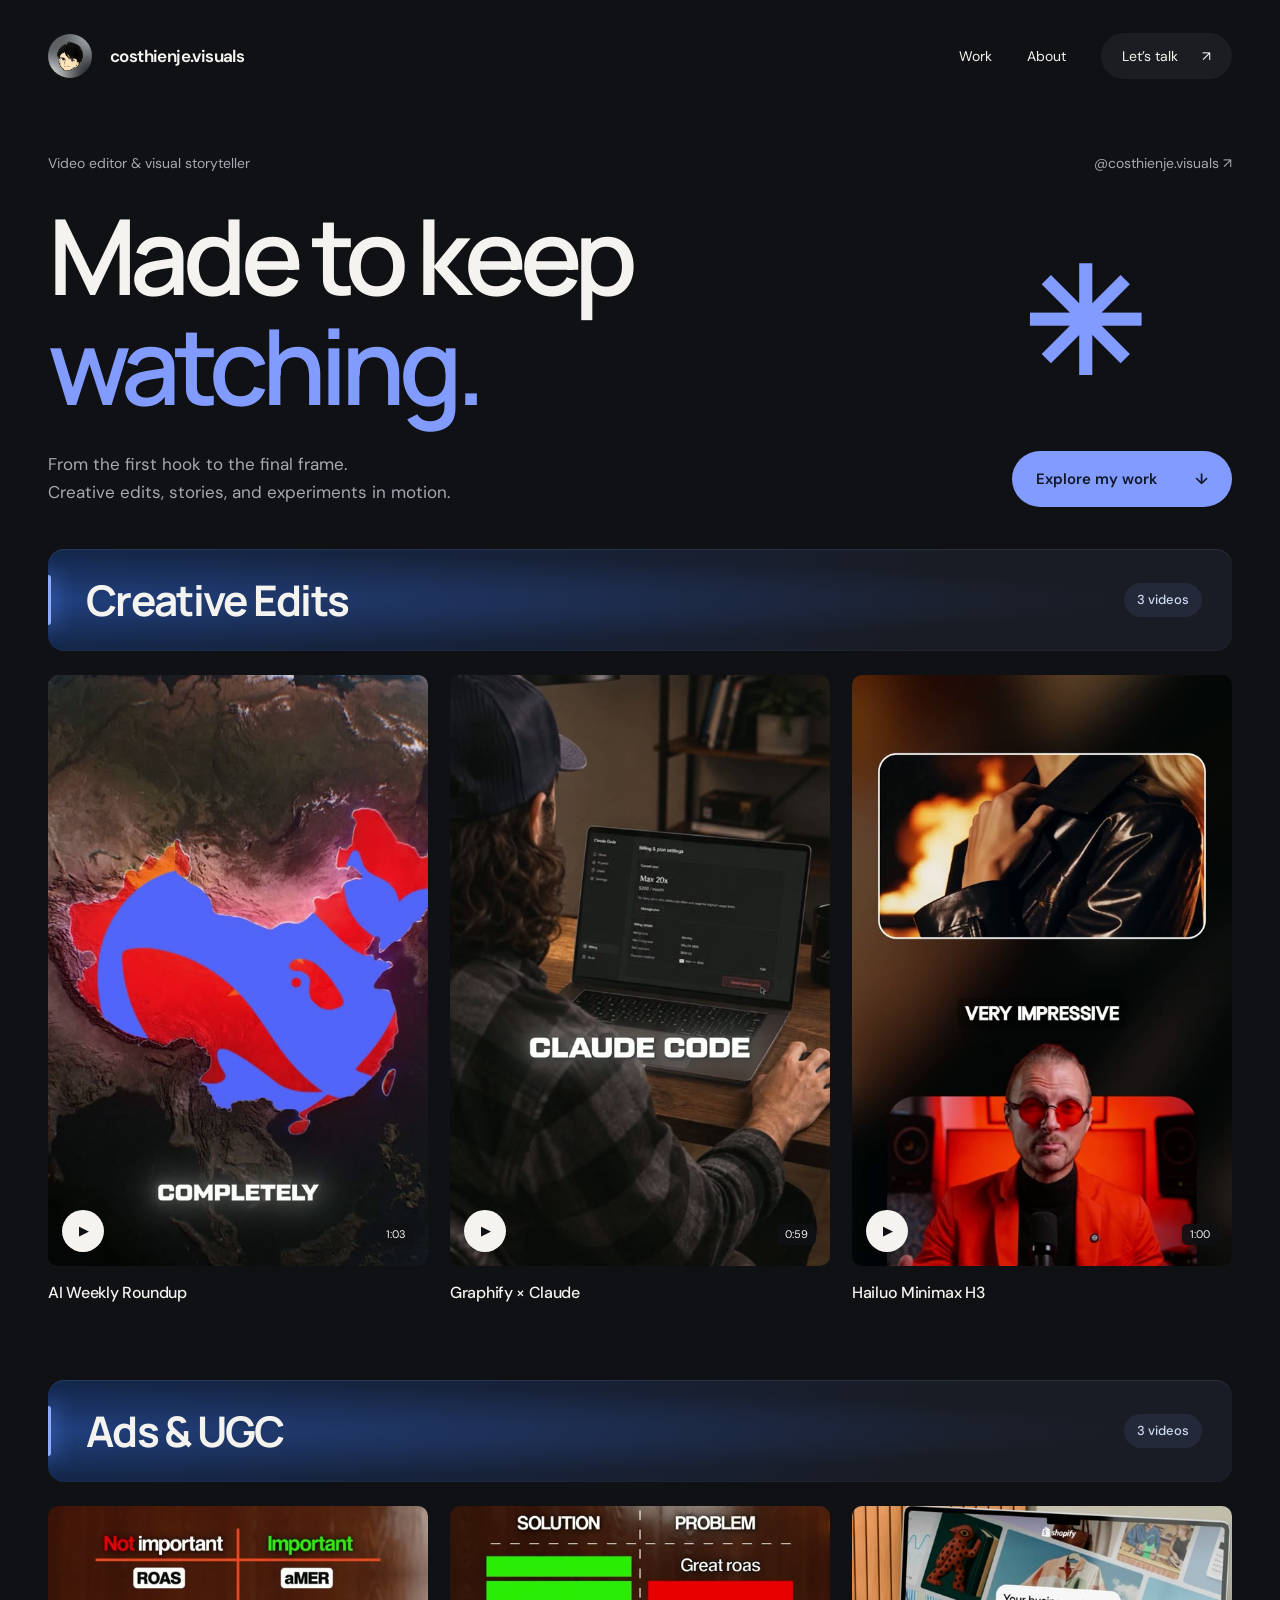
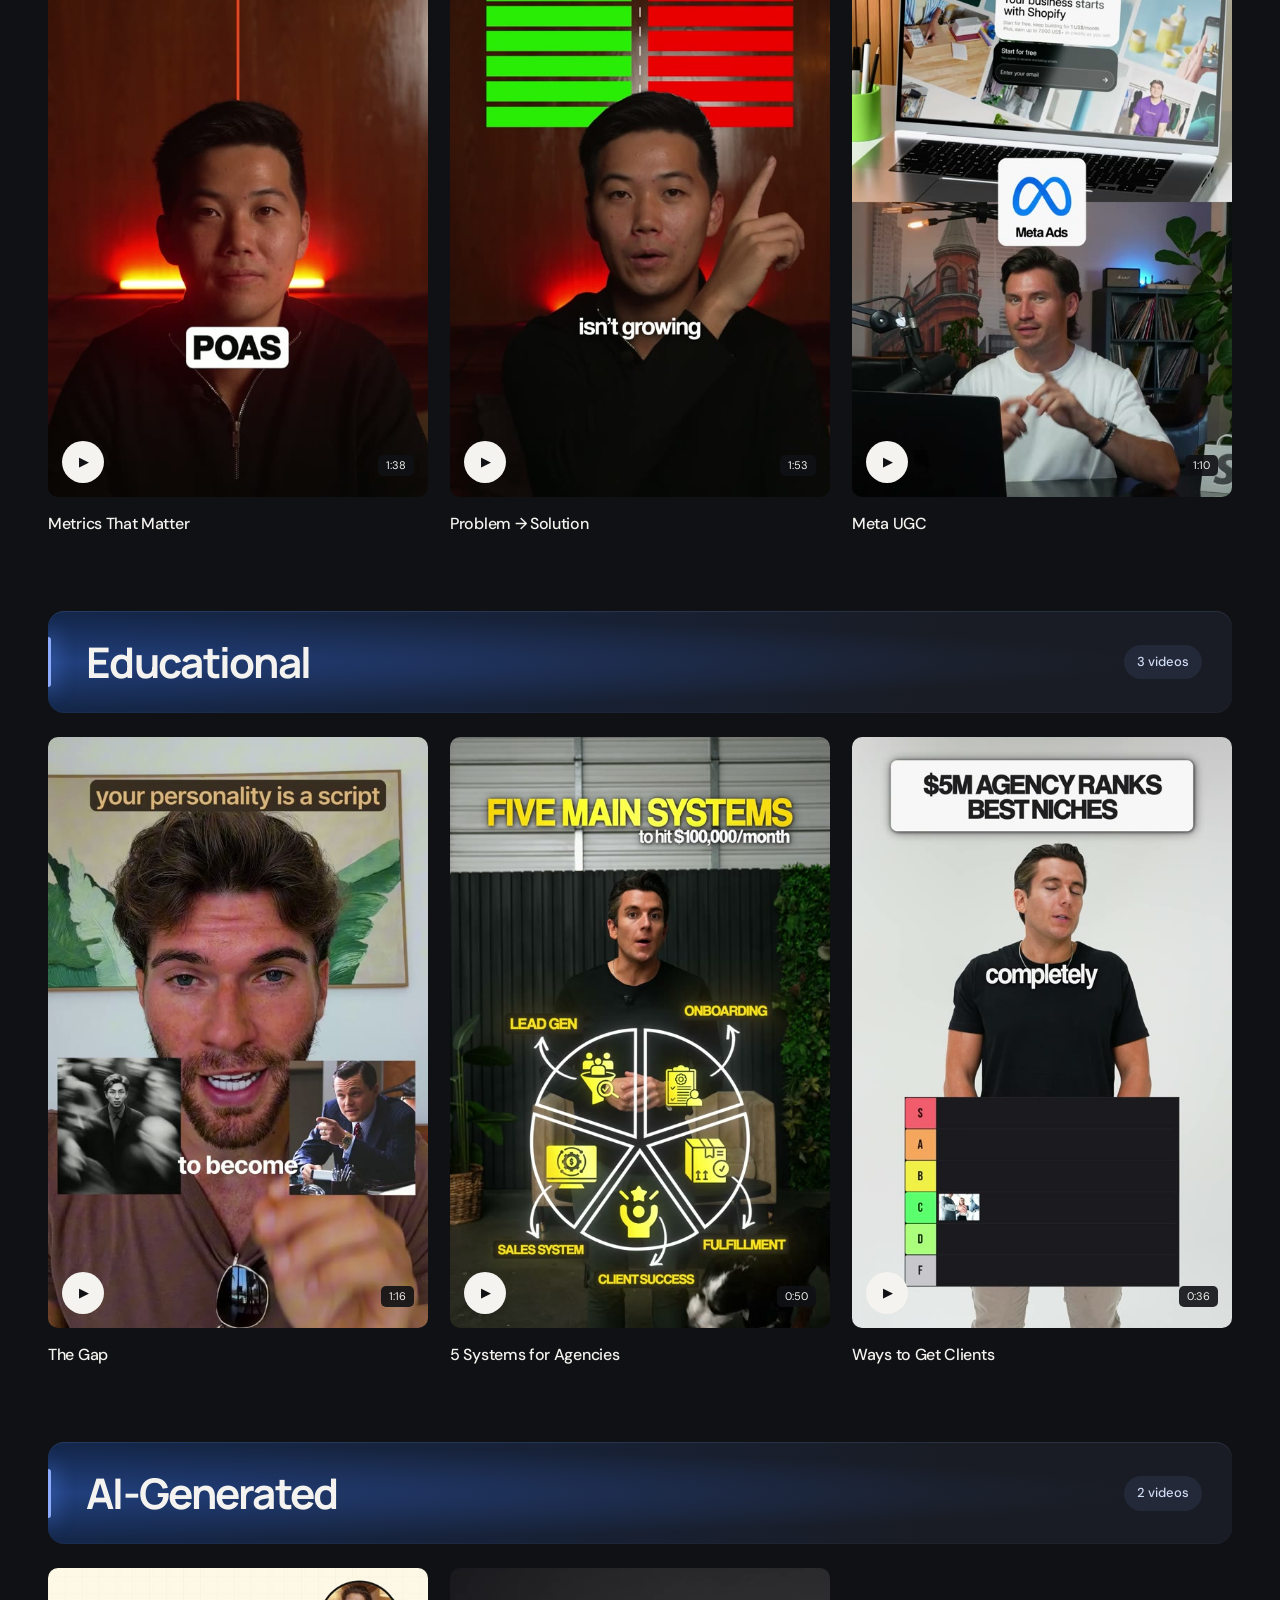
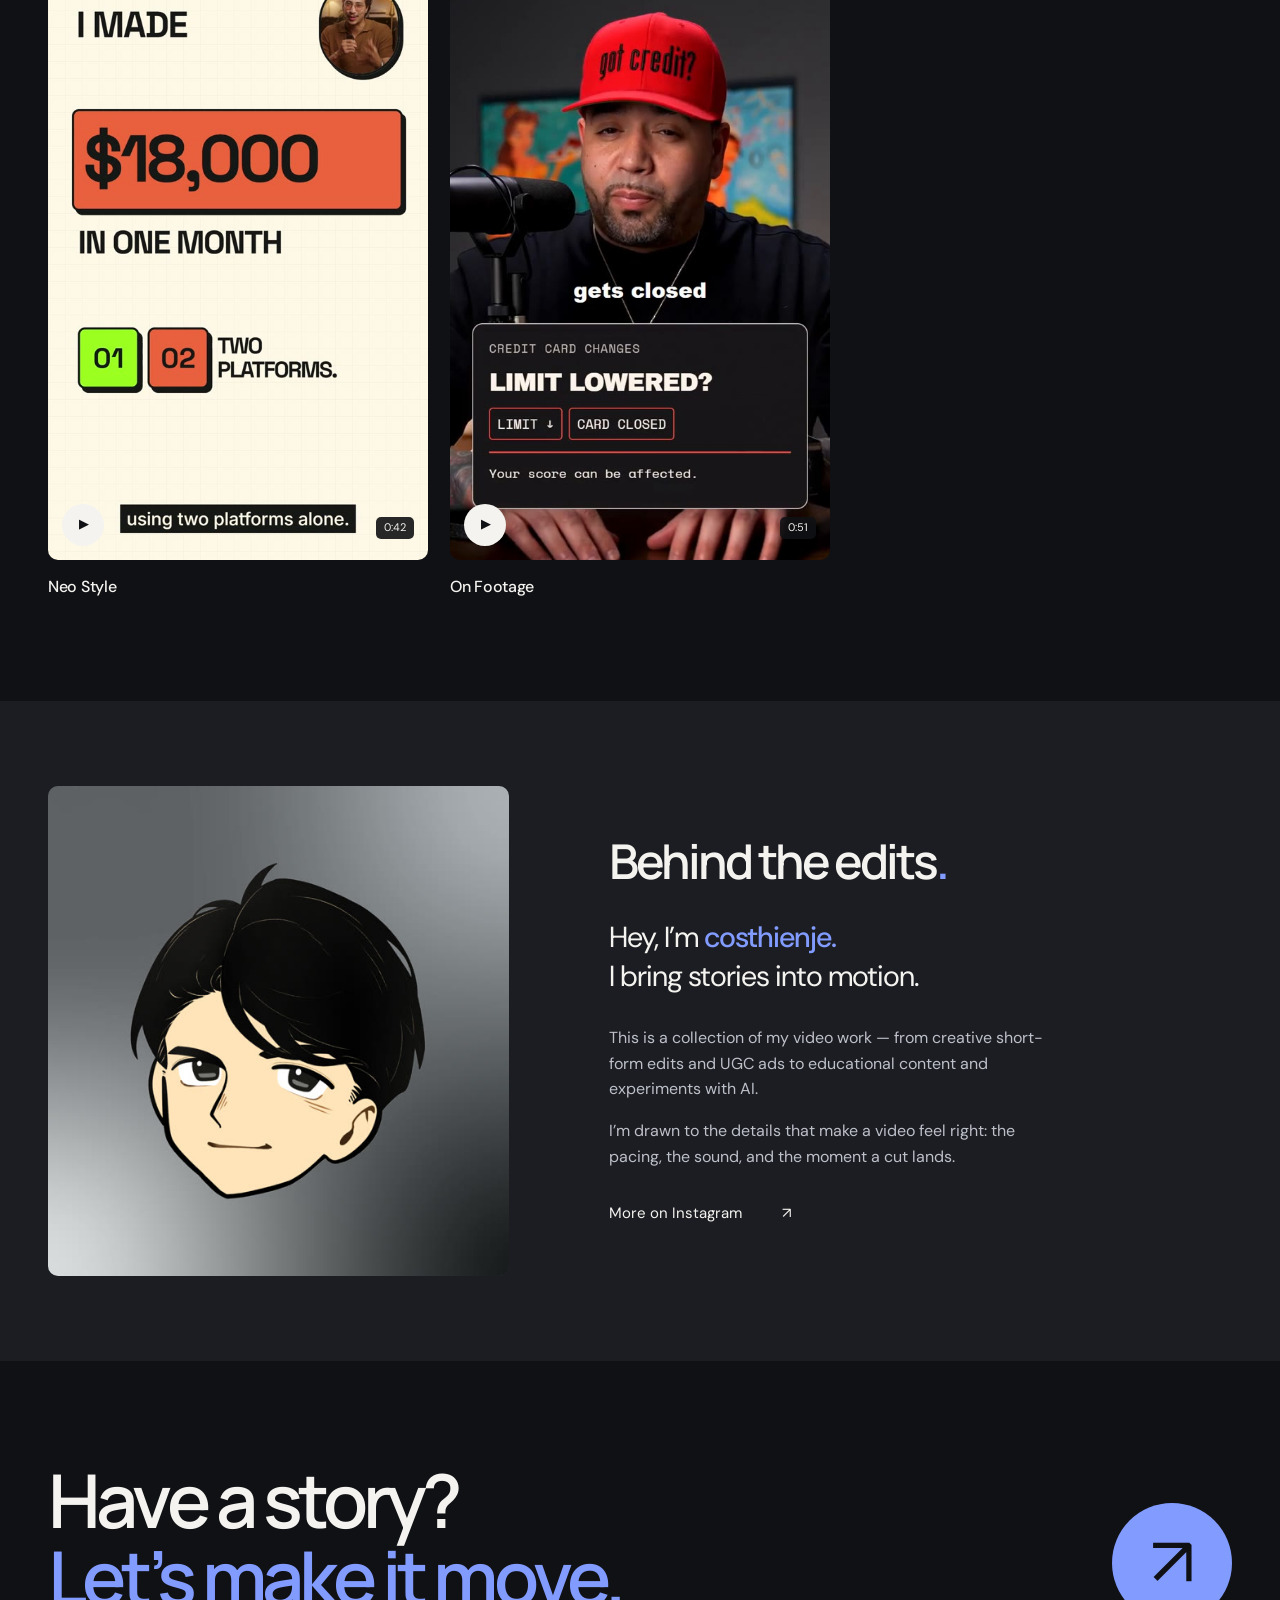
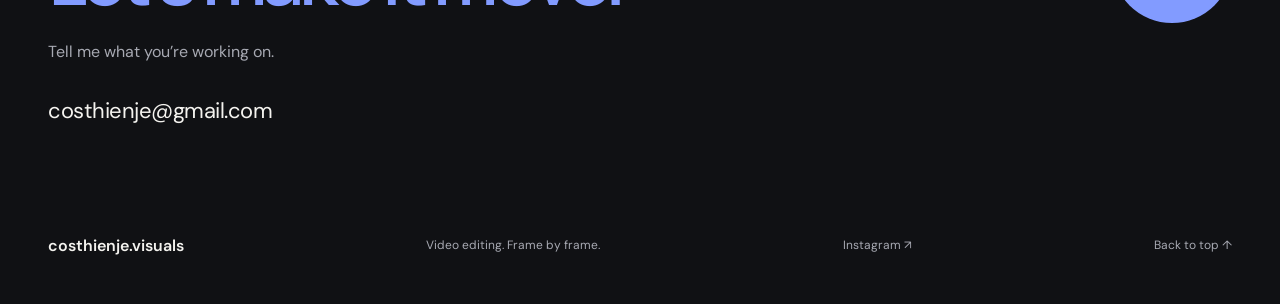
==== index.html @ 7e600475 "Add files via upload" ====
<!doctype html>
<html lang="en">
<head>
  <meta charset="UTF-8"><meta name="viewport" content="width=device-width, initial-scale=1">
  <title>costhienje.visuals — Video Editor</title>
  <meta name="description" content="A collection of creative edits, ads & UGC, educational content and AI-generated videos by costhienje.visuals.">
  <meta name="theme-color" content="#101114">
  <link rel="icon" href="data:image/svg+xml,%3Csvg xmlns='http://www.w3.org/2000/svg' viewBox='0 0 64 64'%3E%3Crect width='64' height='64' rx='16' fill='%235c7cfa'/%3E%3Cpath d='M25 17L46 32L25 47Z' fill='white'/%3E%3C/svg%3E">
  <link rel="stylesheet" href="styles.css"><script src="app.js" defer></script>
</head>
<body>
<a class="skip" href="#work">Skip to work</a>
<header class="nav wrap">
  <a class="brand" href="#" aria-label="costhienje.visuals home"><img class="brand-avatar" src="01-website-va-anh/media/avatar.jpg" alt="costhienje.visuals" width="44" height="44"><span class="brand-name">costhienje.visuals</span></a>
  <nav aria-label="Main navigation"><a href="#work">Work</a><a href="#about">About</a><a class="nav-contact" href="mailto:costhienje@gmail.com">Let’s talk <span aria-hidden="true">↗</span></a></nav>
</header>
<main>
  <section class="hero wrap" aria-labelledby="hero-title">
    <div class="hero-intro"><p>Video editor & visual storyteller</p><a href="https://www.instagram.com/costhienje.visuals/" target="_blank" rel="noopener noreferrer">@costhienje.visuals ↗</a></div>
    <h1 id="hero-title">Made to keep<br><em>watching.</em><span class="asterisk" aria-hidden="true">✳</span></h1>
    <div class="hero-bottom"><p>From the first hook to the final frame.<br>Creative edits, stories, and experiments in motion.</p><a class="button primary" href="#work">Explore my work <span aria-hidden="true">↓</span></a></div>
  </section>
  <section class="work wrap" id="work" aria-label="Video projects by category">
    <div id="projects"></div>
    <p class="load-status" id="load-status" role="status">Loading the collection…</p>
    <noscript><p>Enable JavaScript to explore the video collection, or <a href="02-video/media/01.mp4">watch AI Weekly Roundup directly</a>.</p></noscript>
  </section>
  <section class="about" id="about" aria-labelledby="about-title"><div class="wrap about-grid"><div class="portrait"><img src="01-website-va-anh/media/avatar.jpg" alt="Portrait of costhienje.visuals" loading="lazy"></div><div class="about-copy"><h2 id="about-title">Behind the edits<span>.</span></h2><p class="about-lead">Hey, I’m <strong>costhienje.</strong><br>I bring stories into motion.</p><p>This is a collection of my video work — from creative short-form edits and UGC ads to educational content and experiments with AI.</p><p>I’m drawn to the details that make a video feel right: the pacing, the sound, and the moment a cut lands.</p><a class="text-link" href="https://www.instagram.com/costhienje.visuals/" target="_blank" rel="noopener noreferrer">More on Instagram <span aria-hidden="true">↗</span></a></div></div></section>
  <section class="contact wrap" id="contact"><div><h2>Have a story?<br><em>Let’s make it move.</em></h2><p>Tell me what you’re working on.</p></div><a class="contact-arrow" href="mailto:costhienje@gmail.com" aria-label="Email costhienje@gmail.com">↗</a><a class="email" href="mailto:costhienje@gmail.com">costhienje@gmail.com</a></section>
</main>
<footer class="wrap"><a href="#" class="footer-brand">costhienje.visuals</a><span>Video editing. Frame by frame.</span><a href="https://www.instagram.com/costhienje.visuals/" target="_blank" rel="noopener noreferrer">Instagram ↗</a><a href="#">Back to top ↑</a></footer>
<dialog id="player" aria-labelledby="player-title"><div class="player-top"><div><p id="player-category"></p><h2 id="player-title"></h2></div><button class="close" aria-label="Close video">✕</button></div><video controls playsinline preload="none" id="player-video"></video><p id="player-error" role="alert" hidden>Unable to play this video. <a id="direct-video">Open video directly ↗</a></p><div class="player-bottom"><span id="player-position"></span><div><button id="previous" aria-label="Previous video">←</button><button id="next" aria-label="Next video">→</button></div></div></dialog>
</body></html>
---- styles.css ----
@import url('https://fonts.googleapis.com/css2?family=DM+Sans:wght@400;450;500;550;600;650;700&family=Manrope:wght@400;500;600;650;700;750;800&display=swap');
:root{--bg:#101114;--panel:#1b1d22;--ink:#f4f3ef;--muted:#a7a9b2;--accent:#829bff;--blue:#526fec;--font:'DM Sans',sans-serif;--display:'Manrope',sans-serif}*{box-sizing:border-box}html{scroll-behavior:smooth;scroll-padding-top:35px}body{margin:0;background:var(--bg);color:var(--ink);font:16px/1.6 var(--font)}a{color:inherit;text-decoration:none}button{font:inherit;color:inherit;border:0;cursor:pointer}button,a{-webkit-tap-highlight-color:transparent}button:focus-visible,a:focus-visible{outline:3px solid var(--accent);outline-offset:5px}button:active,.button:active{transform:scale(.97)}::selection{background:var(--accent);color:var(--bg)}.wrap{width:min(1280px,calc(100% - 96px));margin-inline:auto}.skip{position:fixed;top:-100px;left:20px;background:var(--accent);padding:15px;color:var(--bg);z-index:20}.skip:focus{top:10px}.nav{height:112px;display:flex;align-items:center;justify-content:space-between}.brand{display:flex;align-items:center;font-weight:800;font-size:45px;line-height:1;letter-spacing:-4px}.brand-dot{color:var(--accent)}.brand-name{font-size:17px;letter-spacing:-.6px;margin-left:18px;font-weight:650}.nav nav{display:flex;align-items:center;gap:35px;font-size:14px}.nav nav>a:hover,.text-link:hover{color:var(--accent)}.nav-contact{padding:12px 21px;background:var(--panel);border-radius:30px}.nav-contact span{margin-left:20px}.hero{padding:40px 0 95px}.hero-intro{display:flex;justify-content:space-between;align-items:center;color:var(--muted);font-size:14px}.hero-intro p{margin:0}.hero-intro a:hover{color:var(--ink)}h1,h2,p{margin-top:0}h1,h2{font-family:var(--display);font-weight:600;letter-spacing:-.065em;line-height:1.04}h1{font-size:clamp(70px,8.2vw,118px);margin:26px 0 32px;position:relative}em{font-style:normal;color:var(--accent)}.asterisk{position:absolute;right:8%;bottom:12%;font-size:145px;color:var(--accent);line-height:1;animation:rotate-in 1.2s cubic-bezier(.2,.7,.2,1) both}.hero-bottom{display:flex;align-items:center;justify-content:space-between}.hero-bottom p{color:var(--muted);font-size:17px;margin:0}.button{display:inline-flex;gap:38px;align-items:center;justify-content:center;border-radius:35px;padding:16px 24px;font-size:15px;font-weight:600;transition:transform .2s,background .2s}.primary{background:var(--accent);color:#101729}.button:hover{background:#a4b5ff;transform:translateY(-3px)}.filmstrip{display:grid;grid-template-columns:1fr 1.15fr 1fr;gap:22px;margin-top:56px;align-items:center}.hero-frame{padding:0;position:relative;overflow:hidden;background:var(--panel);height:300px;border-radius:12px;text-align:left;transition:transform .3s}.hero-frame img{width:100%;height:100%;object-fit:cover;object-position:50% 35%;transition:transform .5s}.hero-frame span{position:absolute;bottom:15px;left:15px;right:15px;display:flex;justify-content:space-between;align-items:center;background:rgba(16,17,20,.9);padding:9px 14px;border-radius:7px;font-size:14px}.frame-b{height:350px}.hero-frame:hover img{transform:scale(1.035)}.hero-frame:hover{transform:translateY(-5px)}.section-heading{display:flex;justify-content:space-between;align-items:end;gap:30px;margin-bottom:34px}h2{font-size:clamp(38px,4.5vw,64px);margin-bottom:0}.section-heading h2 span,.about h2 span{color:var(--accent)}.section-heading p{color:var(--muted);font-size:15px;margin:0 0 5px}.work{padding-bottom:100px}.work-toolbar{display:flex;align-items:center;justify-content:space-between;gap:20px;margin-bottom:32px}.filters{display:flex;gap:7px;flex-wrap:wrap}.filters button{background:var(--panel);font-size:13px;border-radius:24px;padding:11px 17px;transition:background .2s,transform .2s}.filters button:hover{background:#30343e}.filters button.active{background:var(--accent);color:#101729}.filters span{margin-left:8px;font-size:11px}.work-toolbar>p{font-size:13px;color:var(--muted);margin:0;white-space:nowrap}.project-grid{display:grid;grid-template-columns:repeat(4,minmax(0,1fr));gap:42px 22px}.project-card{min-width:0;animation:enter .5s both}.project-cover{padding:0;width:100%;aspect-ratio:9/14;position:relative;overflow:hidden;border-radius:10px;background:var(--panel);display:block}.project-cover img{width:100%;height:100%;object-fit:cover;transition:transform .4s}.project-cover:hover img{transform:scale(1.045)}.play{position:absolute;left:14px;bottom:14px;width:42px;height:42px;border-radius:50%;display:grid;place-items:center;background:var(--ink);color:var(--bg);font-size:13px;padding-left:2px;transition:transform .3s}.project-cover:hover .play{transform:scale(1.12)}.duration{position:absolute;right:14px;bottom:21px;background:rgba(16,17,20,.9);padding:2px 8px;border-radius:5px;font-size:11px;font-variant-numeric:tabular-nums}.project-card h3{font-size:16px;font-weight:500;margin:16px 0 3px;letter-spacing:-.3px;line-height:1.4}.project-card p{font-size:12px;color:var(--muted);margin:0}.load-status{color:var(--muted)}.about{background:var(--panel);padding:85px 0}.about-grid{display:grid;grid-template-columns:.85fr 1.15fr;gap:100px;align-items:center}.portrait{height:490px;border-radius:10px;overflow:hidden;background:#30343e}.portrait img{width:100%;height:100%;object-fit:cover;object-position:center 35%}.about h2{font-size:48px;margin-bottom:32px}.about-lead{font-size:29px;line-height:1.35;letter-spacing:-1px}.about-lead strong{color:var(--accent);font-weight:500}.about-copy>p:not(.about-lead){color:#bdc0c9;max-width:440px;font-size:16px}.text-link{display:inline-flex;gap:40px;margin-top:16px;font-size:15px}.contact{padding-block:100px 75px;display:grid;grid-template-columns:1fr auto;align-items:center;gap:28px}.contact h2{font-size:clamp(38px,5.8vw,80px)}.contact p{margin:24px 0 0;color:var(--muted)}.contact-arrow{display:grid;place-items:center;background:var(--accent);color:var(--bg);height:120px;width:120px;font-size:70px;border-radius:50%;transition:transform .3s}.contact-arrow:hover{transform:rotate(10deg)}.email{font-size:22px;letter-spacing:-.5px;justify-self:start}.email:hover{color:var(--accent)}footer{display:flex;justify-content:space-between;align-items:center;gap:20px;padding-block:30px 45px;color:var(--muted);font-size:12px}footer .footer-brand{font-size:16px;font-weight:600;color:var(--ink)}footer a:hover{color:var(--accent)}dialog{border:0;padding:20px 24px 16px;background:var(--panel);color:var(--ink);border-radius:14px;width:min(720px,calc(100% - 24px));max-height:calc(100dvh - 32px);overflow:auto}dialog::backdrop{background:rgba(0,0,0,.88);backdrop-filter:blur(10px)}.player-top{display:flex;align-items:center;justify-content:space-between;gap:20px;margin-bottom:14px}.player-top p{font-size:11px;color:var(--accent);margin:0 0 5px}.player-top h2{font:500 19px/1.3 var(--font);letter-spacing:-.5px}.close{width:42px;height:42px;background:#30343e;border-radius:50%;flex-shrink:0}#player-video{display:block;width:100%;height:min(70dvh,780px);background:#000;border-radius:6px}#player-error{font-size:14px;margin-top:14px}#player-error a{color:var(--accent)}.player-bottom{display:flex;align-items:center;justify-content:space-between;margin-top:10px;font-size:12px;color:var(--muted)}.player-bottom button{background:#30343e;border-radius:5px;width:42px;height:35px;margin-left:6px}.player-bottom button:disabled{opacity:.35;cursor:default}@keyframes enter{from{opacity:0;transform:translateY(18px)}to{opacity:1;transform:none}}@keyframes rotate-in{from{opacity:0;transform:rotate(-70deg) scale(.7)}to{opacity:1;transform:none}}.hero h1,.hero-intro,.hero-bottom,.filmstrip{animation:enter .7s both}.hero h1{animation-delay:.08s}.hero-bottom{animation-delay:.16s}.filmstrip{animation-delay:.24s}@media(min-width:1550px){.hero{padding-top:55px}}@media(max-width:1000px){.wrap{width:calc(100% - 56px)}.project-grid{grid-template-columns:repeat(3,minmax(0,1fr))}.asterisk{font-size:100px;right:4%}.about-grid{gap:50px}.about h2{font-size:38px}.portrait{height:430px}.hero-frame{height:245px}.frame-b{height:290px}.work-toolbar>p{display:none}}@media(max-width:700px){.wrap{width:calc(100% - 36px)}.nav{height:85px}.brand{font-size:39px}.brand-name{font-size:13px;margin-left:12px}.nav nav{gap:18px;font-size:13px}.nav nav>a:nth-child(2){display:none}.nav-contact{padding:9px 13px}.nav-contact span{margin-left:7px}.hero{padding:25px 0 62px}.hero-intro{font-size:12px}.hero-intro a{display:none}h1{font-size:clamp(52px,10.7vw,74px);margin-top:24px;letter-spacing:-.07em}.asterisk{font-size:59px;right:2%;bottom:8%}.hero-bottom{align-items:start;gap:24px;flex-direction:column}.hero-bottom p{font-size:15px}.button{font-size:14px;padding:13px 20px}.filmstrip{gap:9px;margin-top:35px;grid-template-columns:1fr 1.1fr 1fr}.hero-frame{height:190px;border-radius:7px}.frame-b{height:225px}.hero-frame span{font-size:10px;padding:6px;left:6px;right:6px;bottom:7px}.hero-frame b{display:none}.section-heading{align-items:start;flex-direction:column;gap:16px;margin-bottom:25px}.section-heading p{font-size:14px}.filters{gap:7px}.filters button{padding:10px 13px;font-size:12px}.project-grid{grid-template-columns:repeat(2,minmax(0,1fr));gap:27px 13px}.project-card h3{font-size:14px;margin-top:12px}.project-card p{font-size:11px}.play{height:34px;width:34px;left:10px;bottom:10px}.duration{right:9px;bottom:16px;font-size:10px}.work{padding-bottom:65px}.about{padding-block:45px}.about-grid{grid-template-columns:1fr;gap:32px}.portrait{height:360px;max-width:400px}.about h2{font-size:38px;margin-bottom:26px}.about-lead{font-size:26px}.contact{padding-top:65px;padding-bottom:35px;gap:26px}.contact h2{font-size:clamp(30px,7.3vw,50px)}.contact-arrow{height:60px;width:60px;font-size:40px}.contact p{font-size:14px}.email{font-size:18px;grid-column:1/-1}footer{flex-wrap:wrap;font-size:11px;gap:18px}footer>span{display:none}footer .footer-brand{width:100%;font-size:15px}dialog{padding:15px}#player-video{height:65dvh}.player-top h2{font-size:16px}}@media(prefers-reduced-motion:reduce){html{scroll-behavior:auto}*,*::before,*::after{animation:none!important;transition:none!important}}


/* Each project appears once, in its own category. */
.hero{padding-bottom:42px}
.category-section + .category-section{margin-top:72px}
.category-heading{display:flex;align-items:center;justify-content:space-between;gap:20px;margin-bottom:24px;position:relative;isolation:isolate;overflow:hidden;padding:27px 30px 27px 38px;border-radius:16px;background:linear-gradient(110deg,#14284d 0%,#172239 38%,#191c24 75%);box-shadow:inset 0 1px 0 rgba(155,184,255,.12),inset 0 -1px 0 rgba(155,184,255,.035)}
.category-heading::before{content:'';position:absolute;z-index:-1;pointer-events:none;inset:0;background:radial-gradient(ellipse at 0% 50%,rgba(66,126,255,.27),transparent 65%)}
.category-heading::after{content:'';position:absolute;left:0;top:26%;bottom:26%;width:3px;border-radius:0 3px 3px 0;background:#8eacff;box-shadow:0 0 20px 4px rgba(92,141,255,.45);pointer-events:none}
.category-heading h2{font-size:clamp(32px,3.3vw,44px);font-weight:700;color:var(--ink);letter-spacing:-.04em;line-height:1.15}
.category-count{font-size:13px;color:#d0dbf5;white-space:nowrap;padding:7px 13px;border-radius:20px;background:rgba(127,158,231,.1);font-weight:500}
.category-section .project-grid{grid-template-columns:repeat(3,minmax(0,1fr))}
@media(max-width:700px){
 .hero{padding-bottom:34px}
 .category-section + .category-section{margin-top:48px}
 .category-heading{margin-bottom:18px;padding:22px 18px 22px 22px;border-radius:13px;gap:12px}
 .category-heading h2{font-size:clamp(24px,5vw,32px)}
 .category-count{font-size:11px;padding:6px 10px}
 .category-section .project-grid{grid-template-columns:repeat(2,minmax(0,1fr))}
}

.brand-avatar{display:block;width:44px;height:44px;flex-shrink:0;border-radius:50%;object-fit:cover;object-position:center 35%}
@media(max-width:700px){.brand-avatar{width:38px;height:38px}}
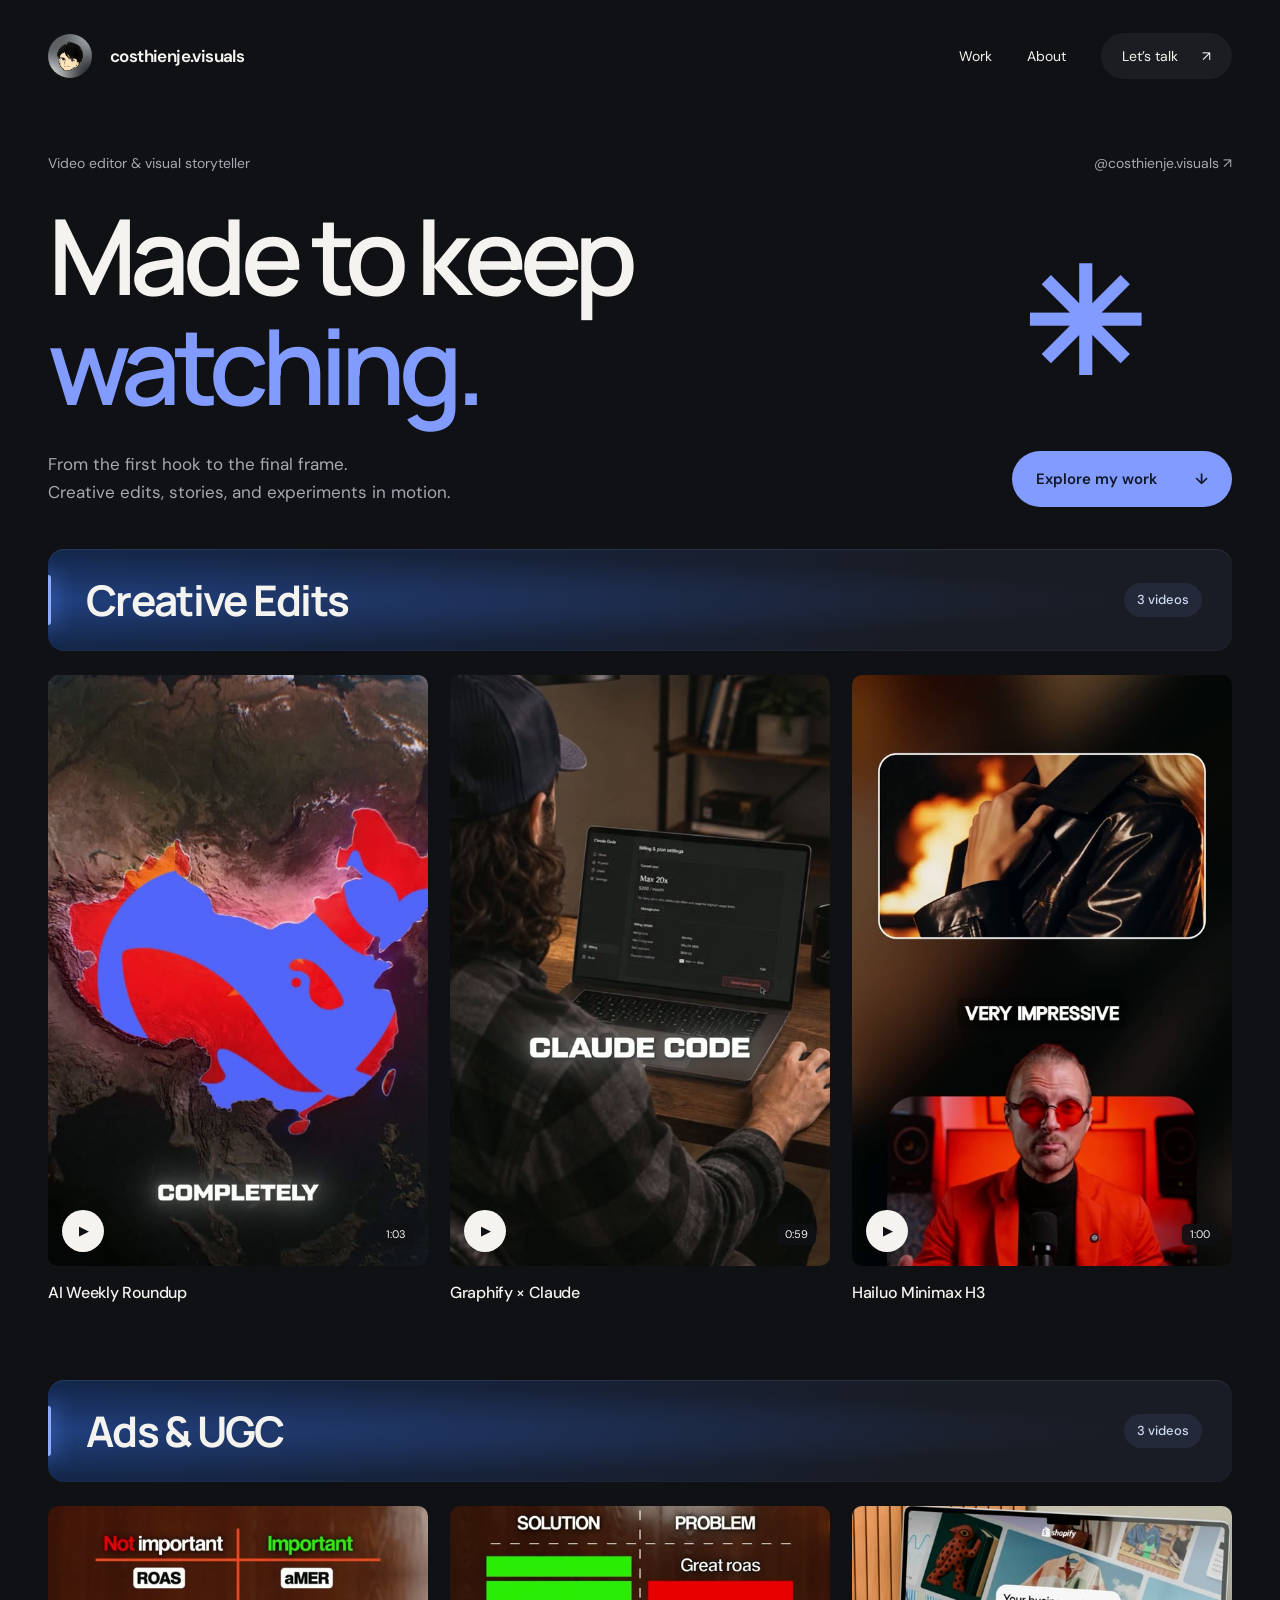
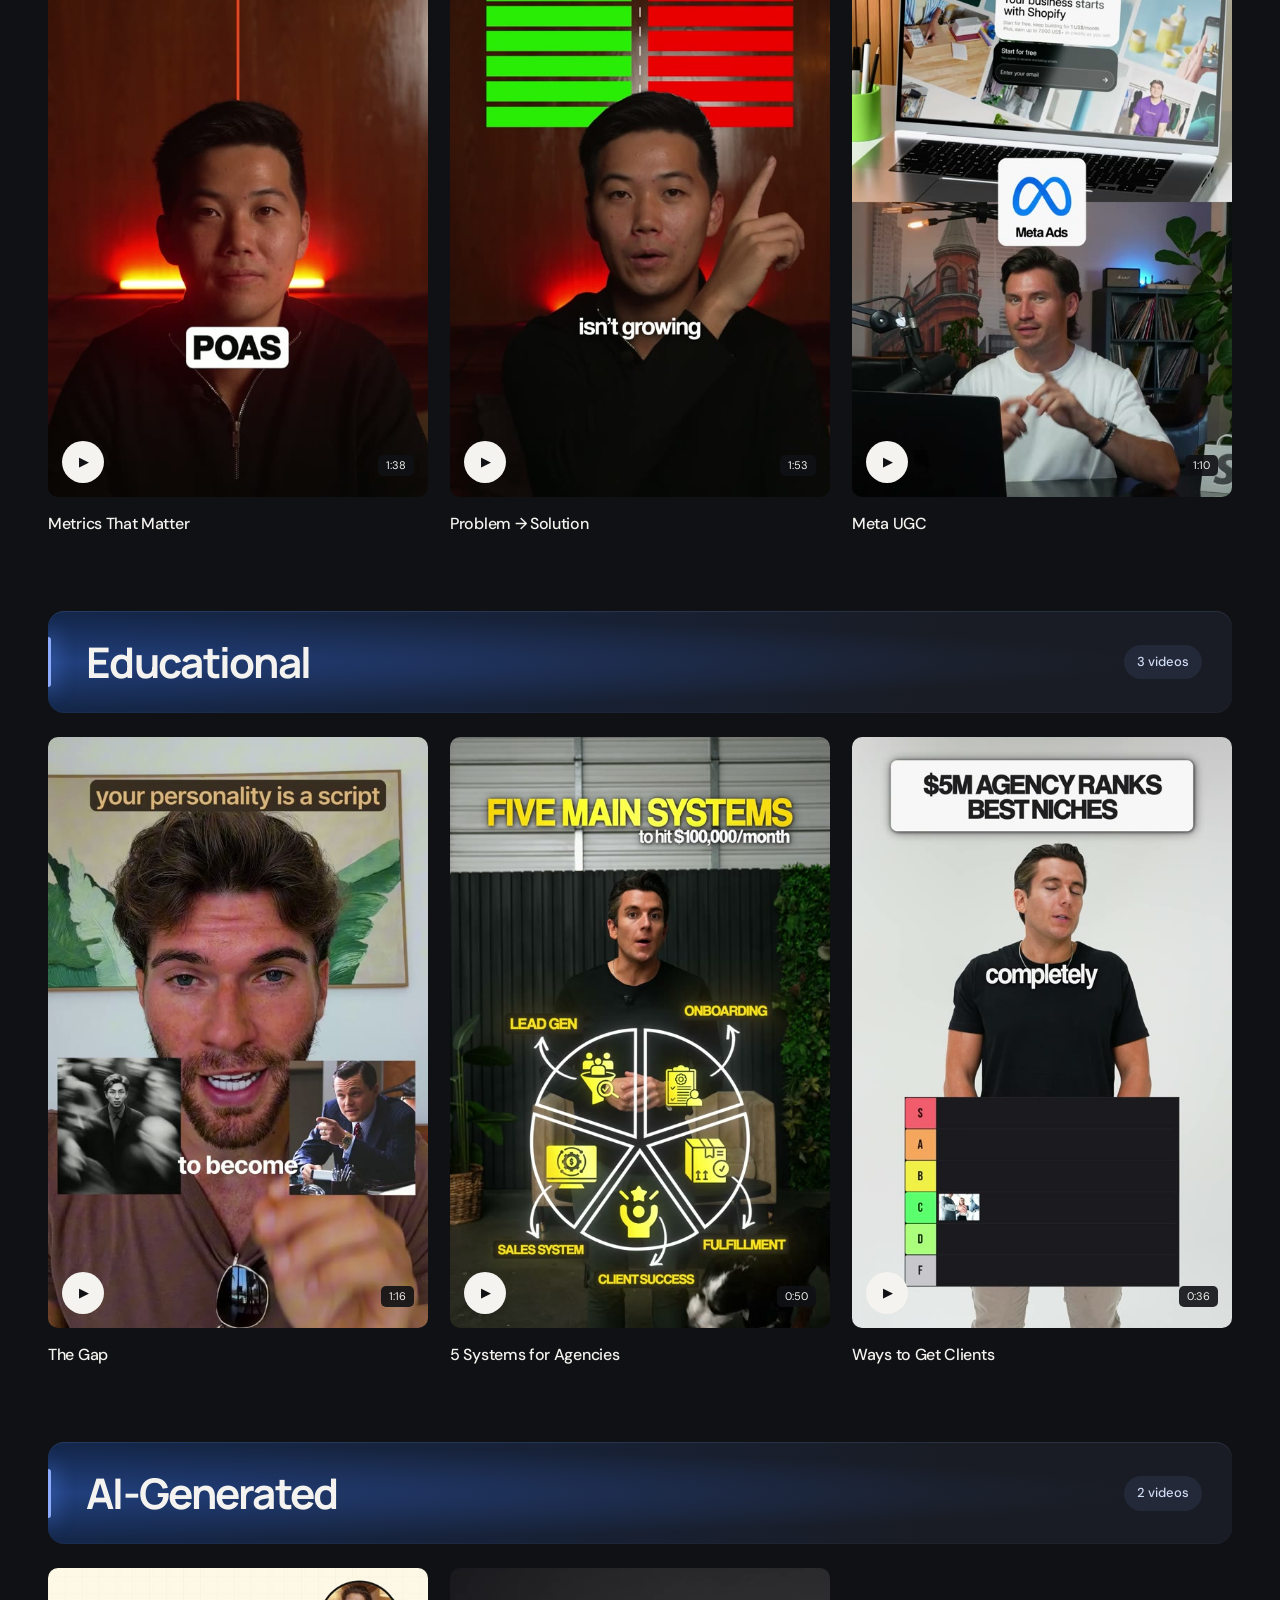
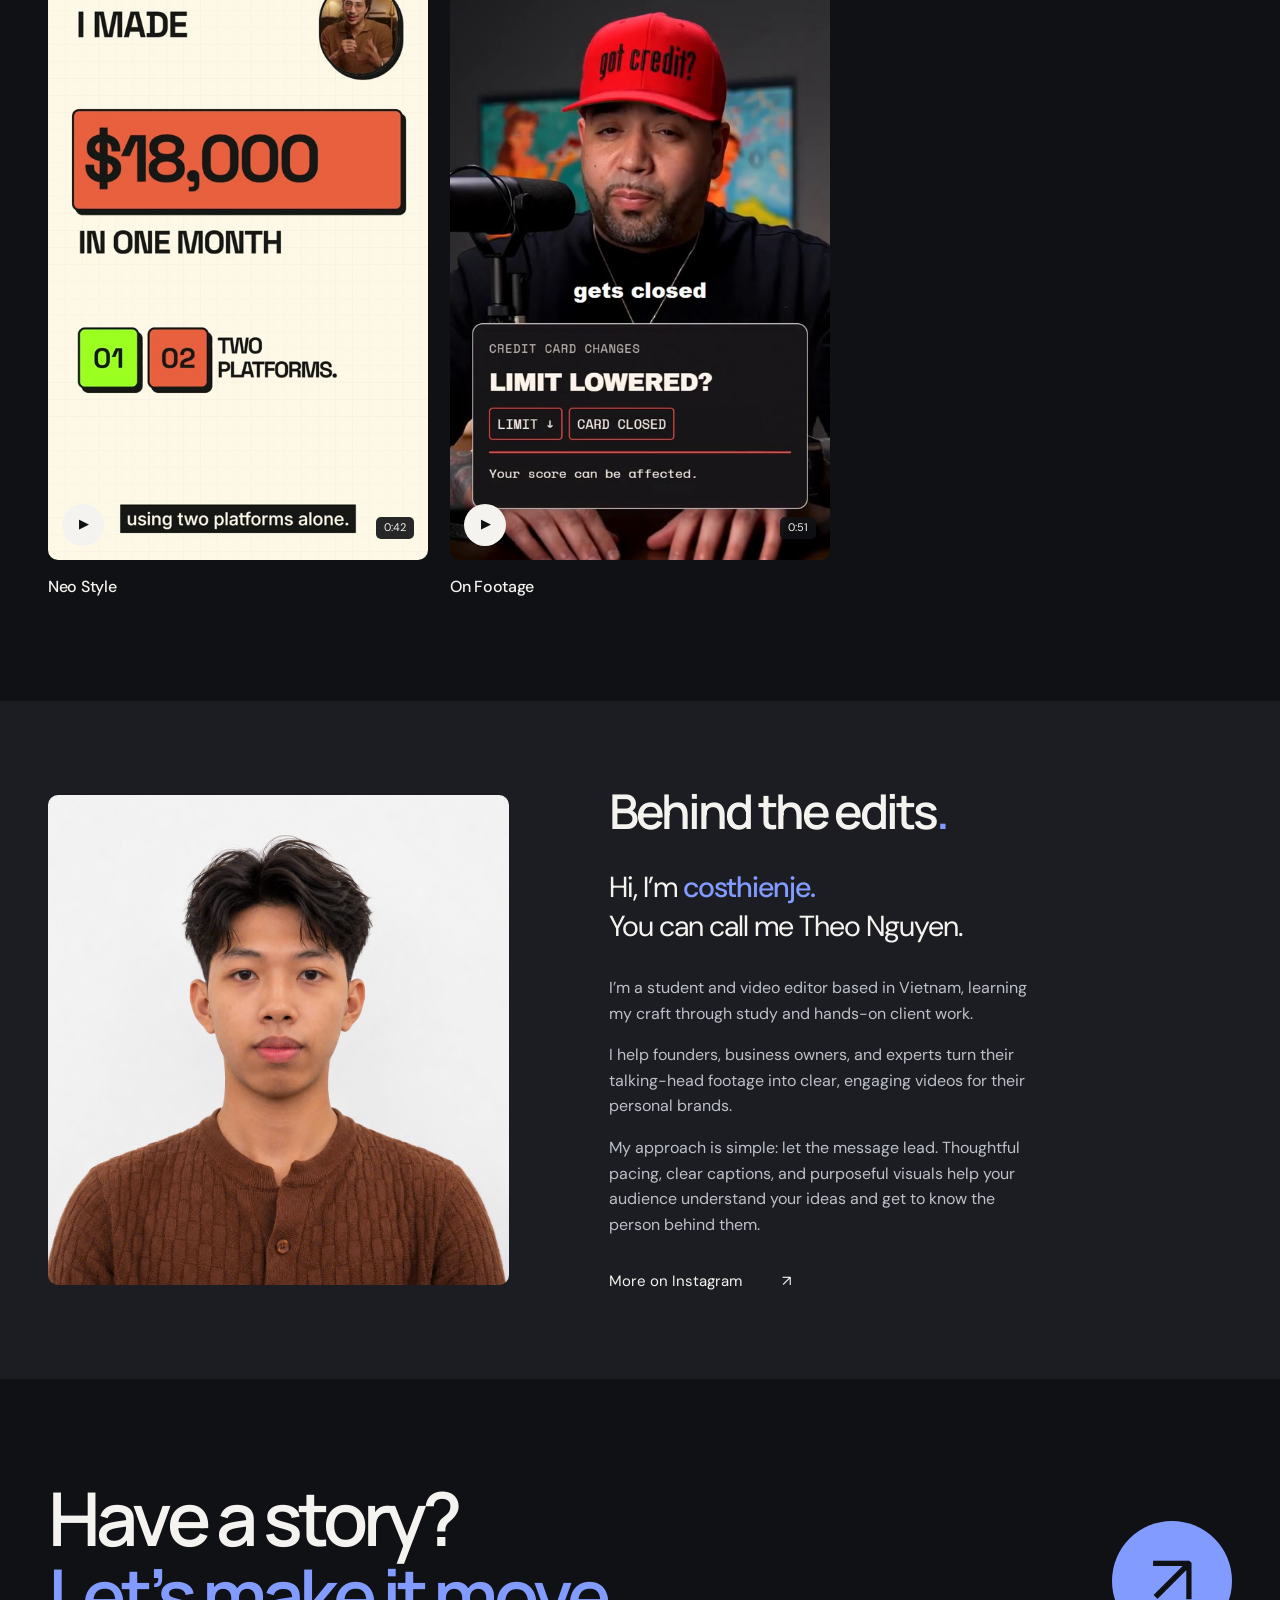
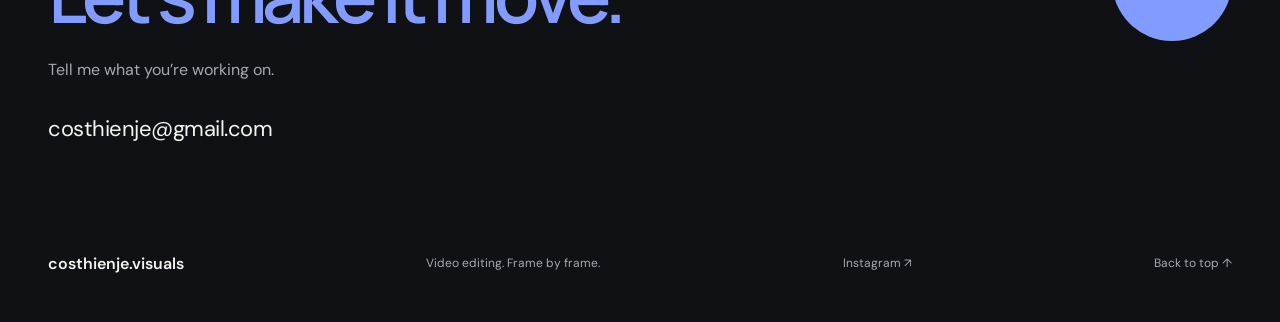
==== commit c75a9123: "Add files via upload" ====
--- a/index.html
+++ b/index.html
@@ -25,10 +25,12 @@
     <p class="load-status" id="load-status" role="status">Loading the collection…</p>
     <noscript><p>Enable JavaScript to explore the video collection, or <a href="02-video/media/01.mp4">watch AI Weekly Roundup directly</a>.</p></noscript>
   </section>
-  <section class="about" id="about" aria-labelledby="about-title"><div class="wrap about-grid"><div class="portrait"><img src="01-website-va-anh/media/avatar.jpg" alt="Portrait of costhienje.visuals" loading="lazy"></div><div class="about-copy"><h2 id="about-title">Behind the edits<span>.</span></h2><p class="about-lead">Hey, I’m <strong>costhienje.</strong><br>I bring stories into motion.</p><p>This is a collection of my video work — from creative short-form edits and UGC ads to educational content and experiments with AI.</p><p>I’m drawn to the details that make a video feel right: the pacing, the sound, and the moment a cut lands.</p><a class="text-link" href="https://www.instagram.com/costhienje.visuals/" target="_blank" rel="noopener noreferrer">More on Instagram <span aria-hidden="true">↗</span></a></div></div></section>
+  <section class="about" id="about" aria-labelledby="about-title"><div class="wrap about-grid"><div class="portrait"><img src="theo-portrait.png" alt="Portrait of Theo Nguyen" loading="lazy"></div><div class="about-copy"><h2 id="about-title">Behind the edits<span>.</span></h2><p class="about-lead">Hi, I’m <strong>costhienje.</strong><br>You can call me Theo Nguyen.</p><p>I’m a student and video editor based in Vietnam, learning my craft through study and hands-on client work.</p><p>I help founders, business owners, and experts turn their talking-head footage into clear, engaging videos for their personal brands.</p><p>My approach is simple: let the message lead. Thoughtful pacing, clear captions, and purposeful visuals help your audience understand your ideas and get to know the person behind them.</p><a class="text-link" href="https://www.instagram.com/costhienje.visuals/" target="_blank" rel="noopener noreferrer">More on Instagram <span aria-hidden="true">↗</span></a></div></div></section>
   <section class="contact wrap" id="contact"><div><h2>Have a story?<br><em>Let’s make it move.</em></h2><p>Tell me what you’re working on.</p></div><a class="contact-arrow" href="mailto:costhienje@gmail.com" aria-label="Email costhienje@gmail.com">↗</a><a class="email" href="mailto:costhienje@gmail.com">costhienje@gmail.com</a></section>
 </main>
 <footer class="wrap"><a href="#" class="footer-brand">costhienje.visuals</a><span>Video editing. Frame by frame.</span><a href="https://www.instagram.com/costhienje.visuals/" target="_blank" rel="noopener noreferrer">Instagram ↗</a><a href="#">Back to top ↑</a></footer>
 <dialog id="player" aria-labelledby="player-title"><div class="player-top"><div><p id="player-category"></p><h2 id="player-title"></h2></div><button class="close" aria-label="Close video">✕</button></div><video controls playsinline preload="none" id="player-video"></video><p id="player-error" role="alert" hidden>Unable to play this video. <a id="direct-video">Open video directly ↗</a></p><div class="player-bottom"><span id="player-position"></span><div><button id="previous" aria-label="Previous video">←</button><button id="next" aria-label="Next video">→</button></div></div></dialog>
 </body></html>
 
+
+
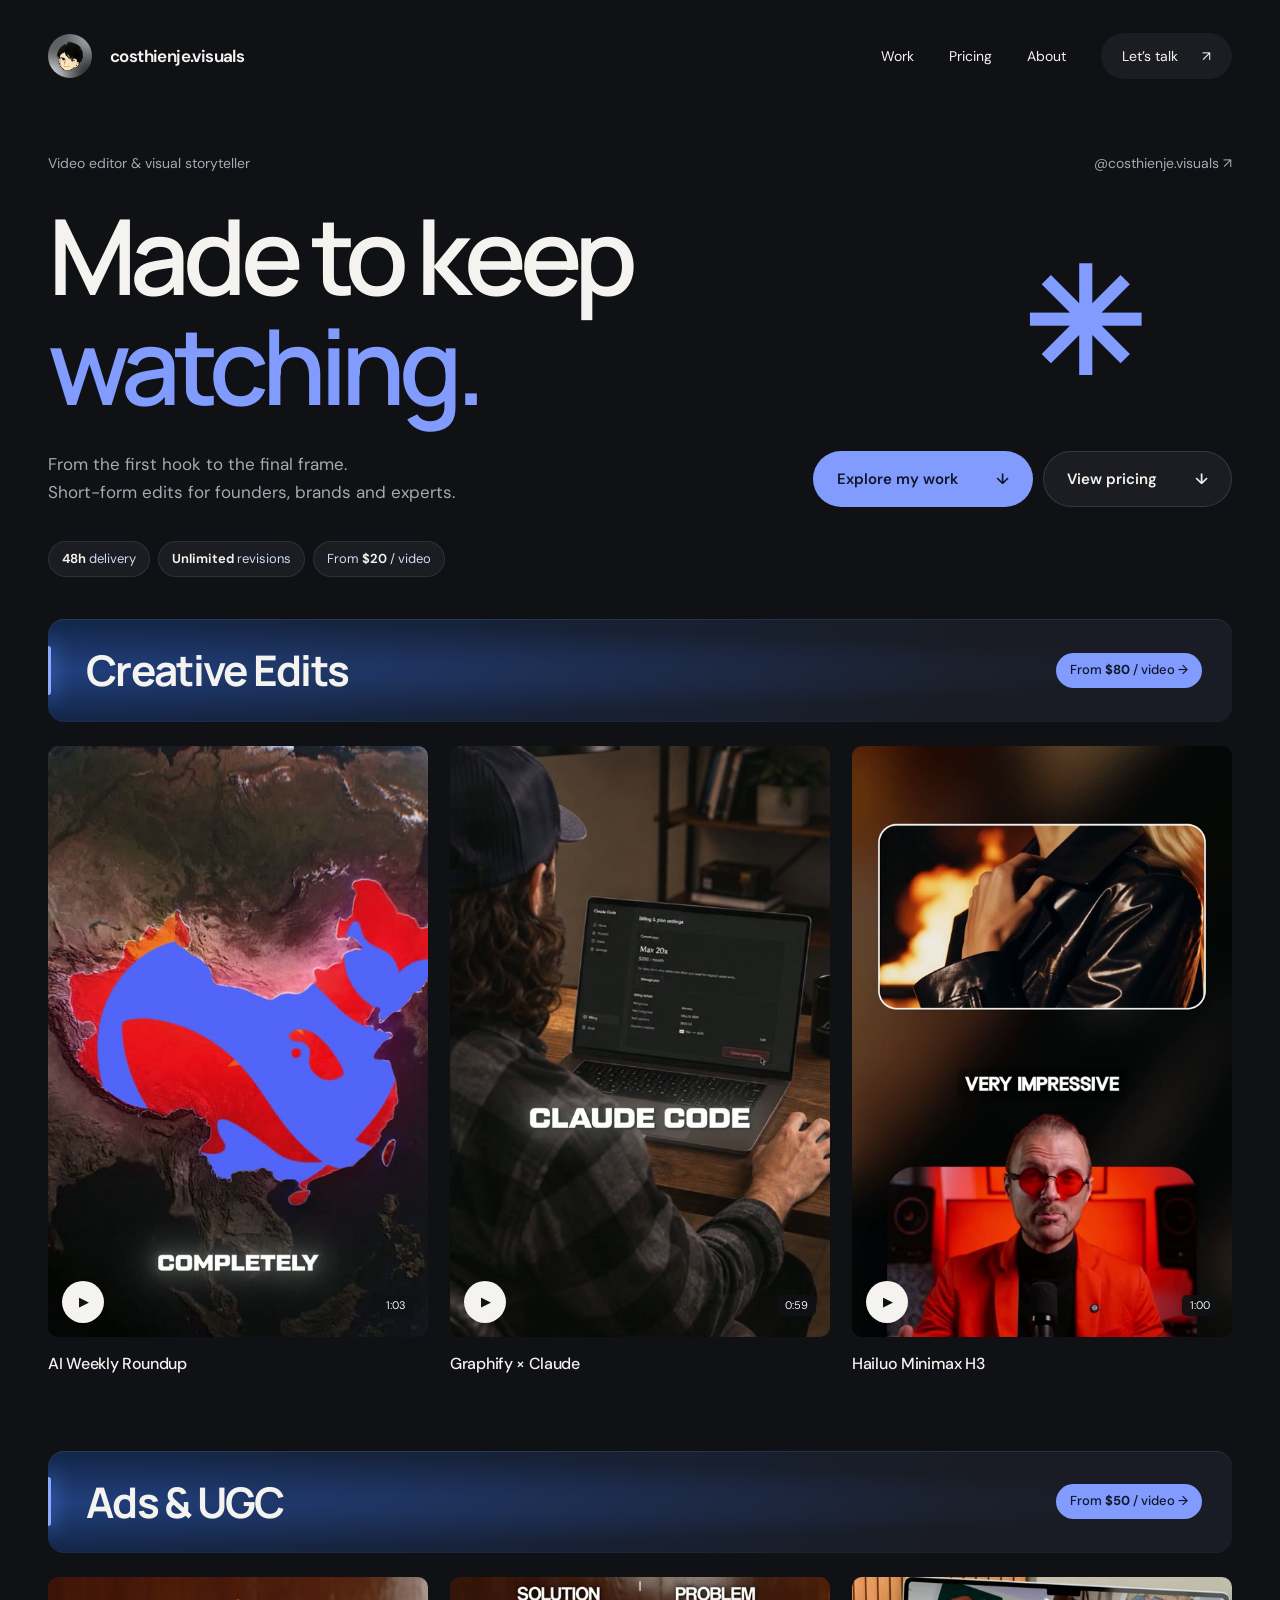
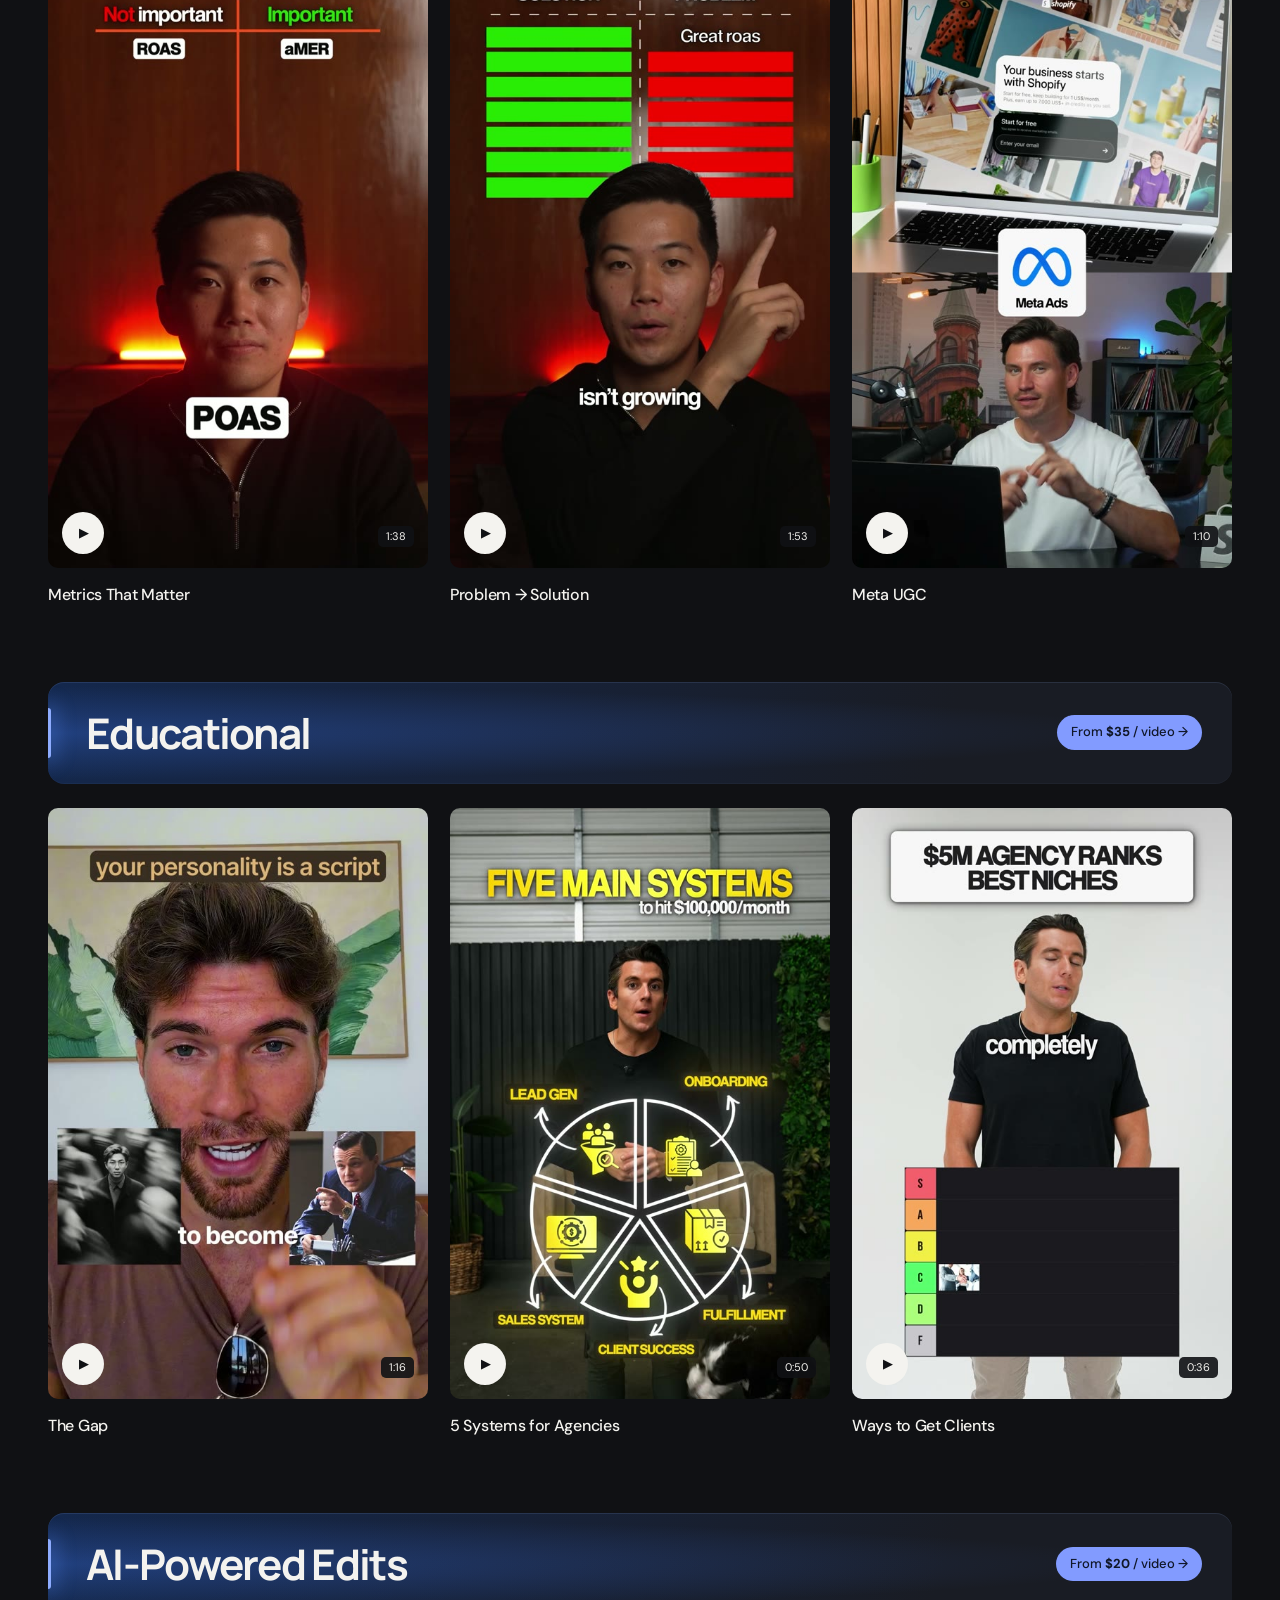
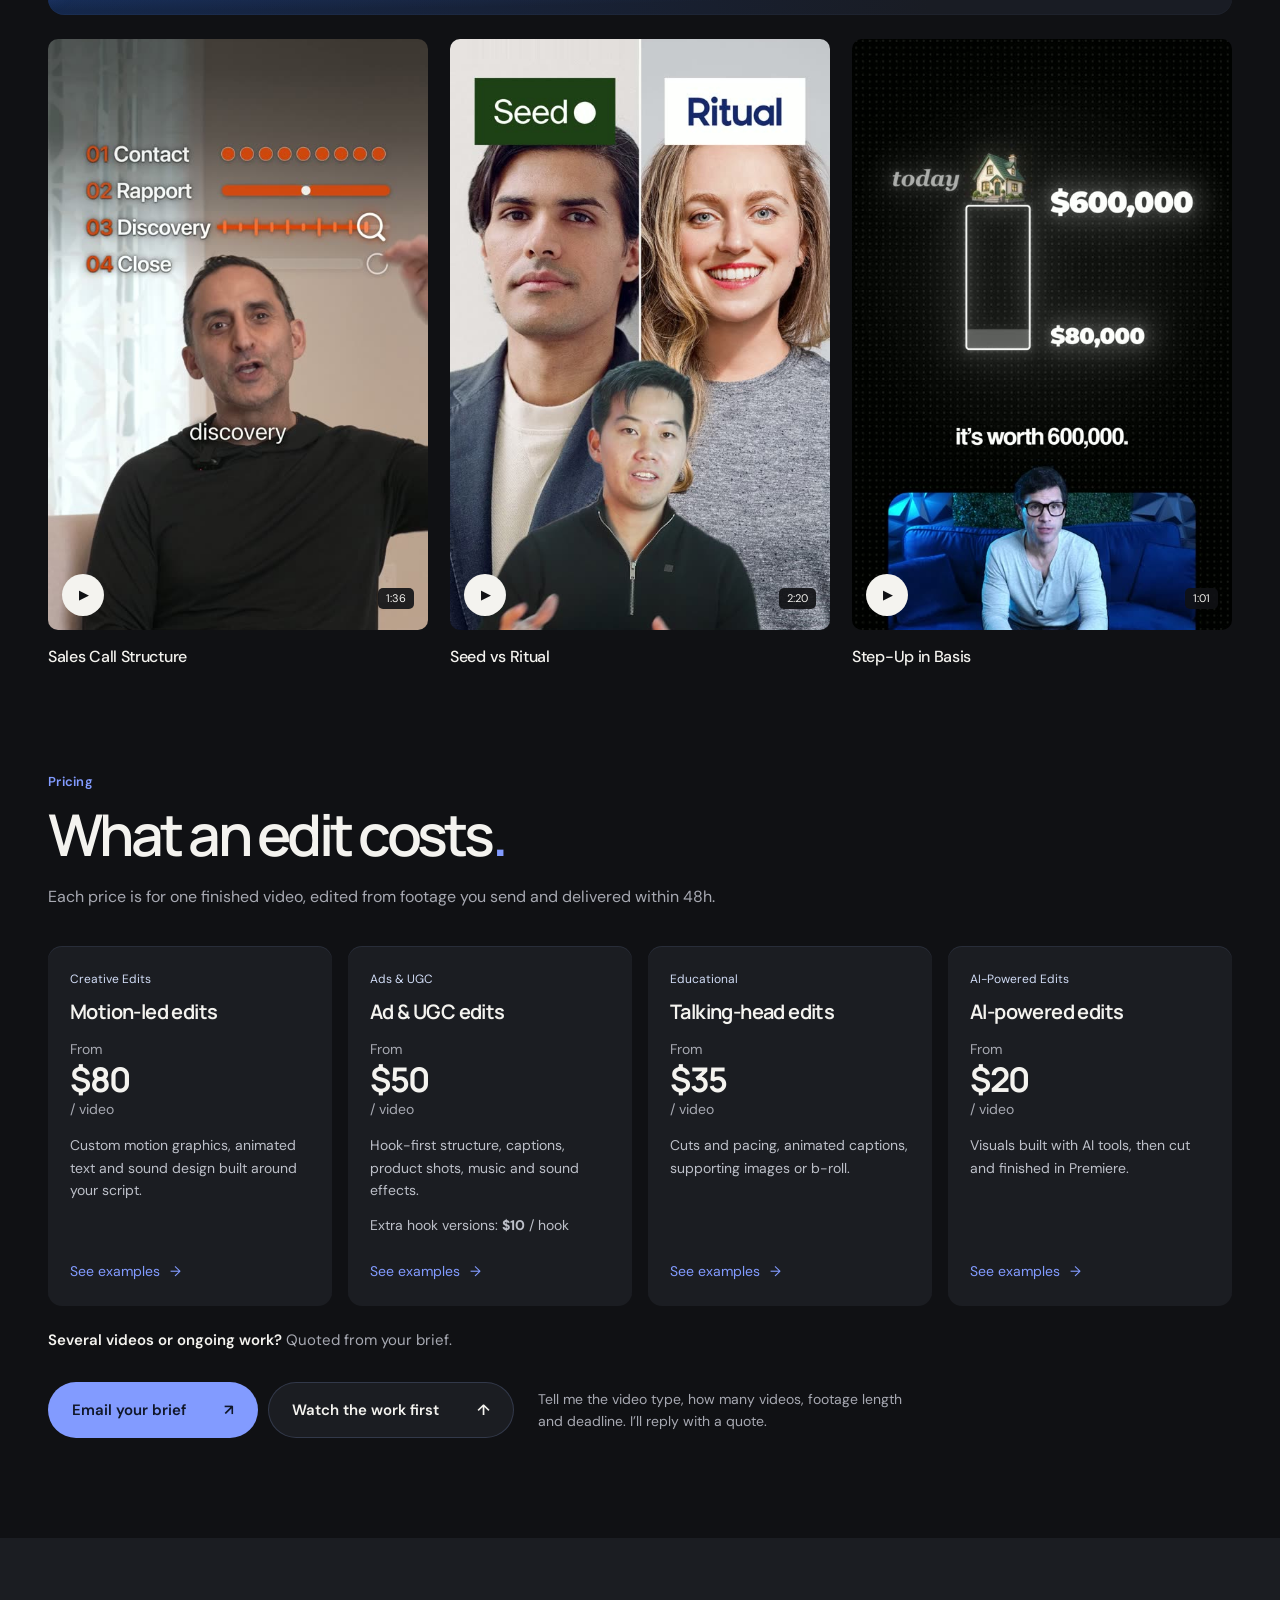
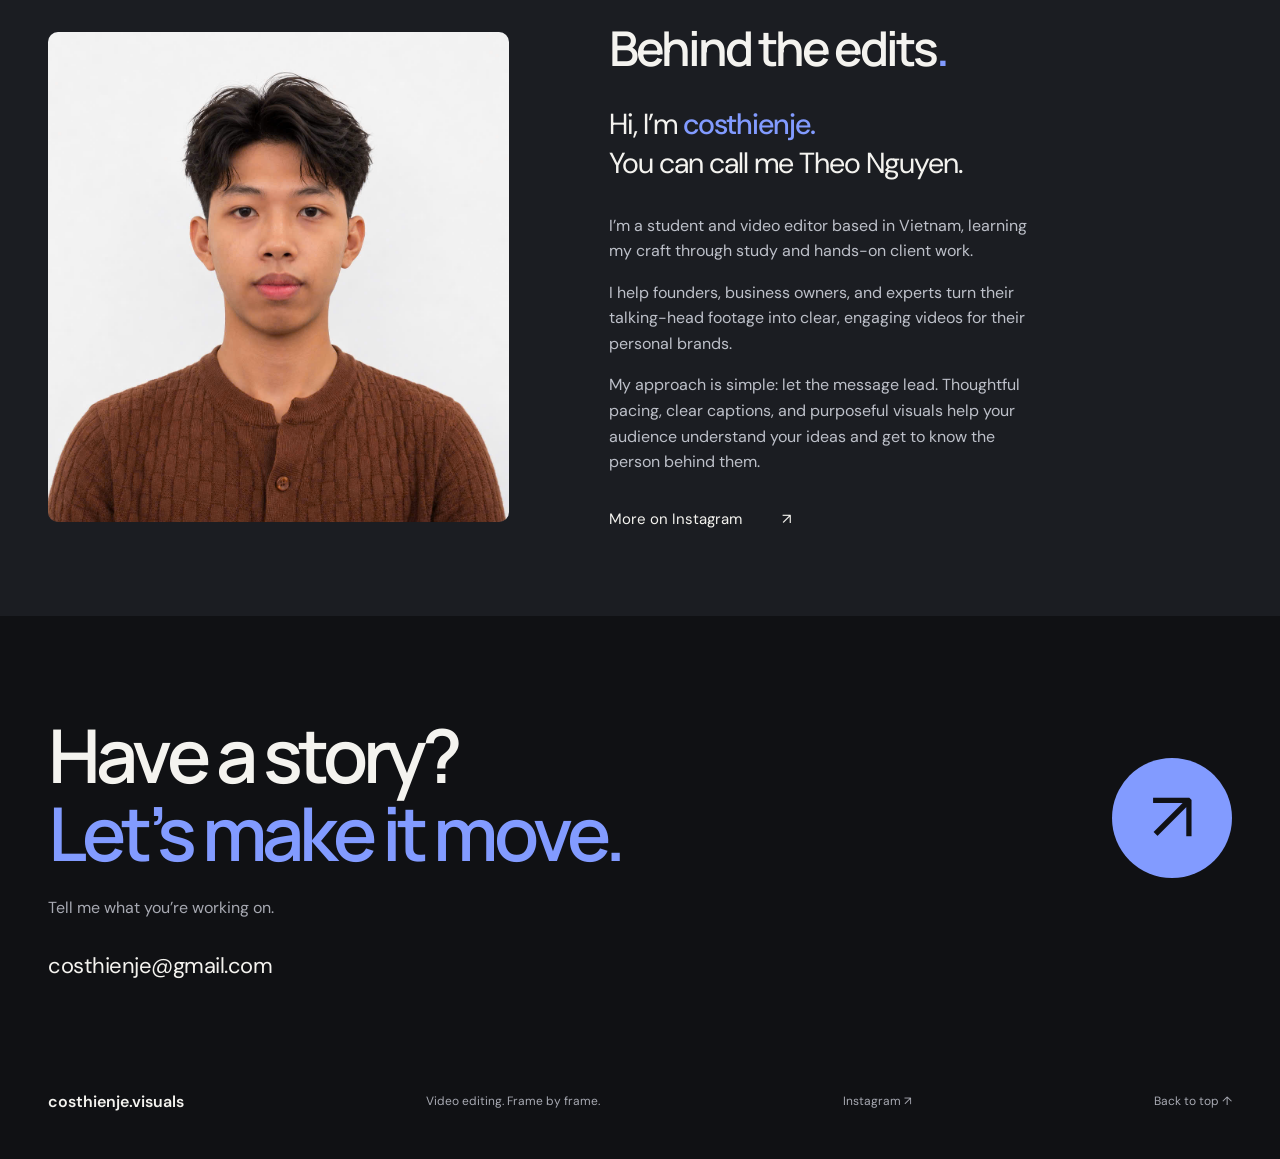
==== commit 9bf03f4a: "Add pricing section, AI-Powered Edits videos and category prices - New Pricing section with per-cate" ====
--- a/index.html
+++ b/index.html
@@ -3,7 +3,7 @@
 <head>
   <meta charset="UTF-8"><meta name="viewport" content="width=device-width, initial-scale=1">
   <title>costhienje.visuals — Video Editor</title>
-  <meta name="description" content="A collection of creative edits, ads & UGC, educational content and AI-generated videos by costhienje.visuals.">
+  <meta name="description" content="A collection of creative edits, ads & UGC, educational content and AI-powered edits by costhienje.visuals.">
   <meta name="theme-color" content="#101114">
   <link rel="icon" href="data:image/svg+xml,%3Csvg xmlns='http://www.w3.org/2000/svg' viewBox='0 0 64 64'%3E%3Crect width='64' height='64' rx='16' fill='%235c7cfa'/%3E%3Cpath d='M25 17L46 32L25 47Z' fill='white'/%3E%3C/svg%3E">
   <link rel="stylesheet" href="styles.css"><script src="app.js" defer></script>
@@ -12,18 +12,30 @@
 <a class="skip" href="#work">Skip to work</a>
 <header class="nav wrap">
   <a class="brand" href="#" aria-label="costhienje.visuals home"><img class="brand-avatar" src="01-website-va-anh/media/avatar.jpg" alt="costhienje.visuals" width="44" height="44"><span class="brand-name">costhienje.visuals</span></a>
-  <nav aria-label="Main navigation"><a href="#work">Work</a><a href="#about">About</a><a class="nav-contact" href="mailto:costhienje@gmail.com">Let’s talk <span aria-hidden="true">↗</span></a></nav>
+  <nav aria-label="Main navigation"><a href="#work">Work</a><a href="#pricing">Pricing</a><a href="#about">About</a><a class="nav-contact" href="mailto:costhienje@gmail.com">Let’s talk <span aria-hidden="true">↗</span></a></nav>
 </header>
 <main>
   <section class="hero wrap" aria-labelledby="hero-title">
     <div class="hero-intro"><p>Video editor & visual storyteller</p><a href="https://www.instagram.com/costhienje.visuals/" target="_blank" rel="noopener noreferrer">@costhienje.visuals ↗</a></div>
     <h1 id="hero-title">Made to keep<br><em>watching.</em><span class="asterisk" aria-hidden="true">✳</span></h1>
-    <div class="hero-bottom"><p>From the first hook to the final frame.<br>Creative edits, stories, and experiments in motion.</p><a class="button primary" href="#work">Explore my work <span aria-hidden="true">↓</span></a></div>
+    <div class="hero-bottom"><p>From the first hook to the final frame.<br>Short-form edits for founders, brands and experts.</p><div class="hero-actions"><a class="button primary" href="#work">Explore my work <span aria-hidden="true">↓</span></a><a class="button secondary" href="#pricing">View pricing <span aria-hidden="true">↓</span></a></div></div>
+    <ul class="hero-facts" aria-label="Working terms"><li><strong>48h</strong> delivery</li><li><strong>Unlimited</strong> revisions</li><li><a href="#pricing">From <strong data-price="min"></strong> / video</a></li></ul>
   </section>
   <section class="work wrap" id="work" aria-label="Video projects by category">
     <div id="projects"></div>
     <p class="load-status" id="load-status" role="status">Loading the collection…</p>
     <noscript><p>Enable JavaScript to explore the video collection, or <a href="02-video/media/01.mp4">watch AI Weekly Roundup directly</a>.</p></noscript>
+  </section>
+  <section class="pricing wrap" id="pricing" aria-labelledby="pricing-title">
+    <div class="pricing-head"><p class="eyebrow">Pricing</p><h2 id="pricing-title">What an edit costs<span>.</span></h2><p>Each price is for one finished video, edited from footage you send and delivered within 48h.</p></div>
+    <div class="price-grid">
+      <article class="price-card"><p class="price-tag">Creative Edits</p><h3>Motion-led edits</h3><p class="price">From <strong data-price="Creative Edits"></strong> <span>/ video</span></p><p class="price-desc">Custom motion graphics, animated text and sound design built around your script.</p><a class="text-link" href="#cat-creative-edits">See examples <span aria-hidden="true">→</span></a></article>
+      <article class="price-card"><p class="price-tag">Ads &amp; UGC</p><h3>Ad &amp; UGC edits</h3><p class="price">From <strong data-price="Ads &amp; UGC"></strong> <span>/ video</span></p><p class="price-desc">Hook-first structure, captions, product shots, music and sound effects.</p><p class="price-extra">Extra hook versions: <strong>$10</strong> / hook</p><a class="text-link" href="#cat-ads-ugc">See examples <span aria-hidden="true">→</span></a></article>
+      <article class="price-card"><p class="price-tag">Educational</p><h3>Talking-head edits</h3><p class="price">From <strong data-price="Educational"></strong> <span>/ video</span></p><p class="price-desc">Cuts and pacing, animated captions, supporting images or b-roll.</p><a class="text-link" href="#cat-educational">See examples <span aria-hidden="true">→</span></a></article>
+      <article class="price-card"><p class="price-tag">AI-Powered Edits</p><h3>AI-powered edits</h3><p class="price">From <strong data-price="AI-Powered Edits"></strong> <span>/ video</span></p><p class="price-desc">Visuals built with AI tools, then cut and finished in Premiere.</p><a class="text-link" href="#cat-ai-powered-edits">See examples <span aria-hidden="true">→</span></a></article>
+    </div>
+    <p class="price-custom"><strong>Several videos or ongoing work?</strong> Quoted from your brief.</p>
+    <div class="pricing-cta"><div class="hero-actions"><a class="button primary" id="brief-link" href="#contact">Email your brief <span aria-hidden="true">↗</span></a><a class="button secondary" href="#work">Watch the work first <span aria-hidden="true">↑</span></a></div><p>Tell me the video type, how many videos, footage length and deadline. I’ll reply with a quote.</p></div>
   </section>
   <section class="about" id="about" aria-labelledby="about-title"><div class="wrap about-grid"><div class="portrait"><img src="theo-portrait.png" alt="Portrait of Theo Nguyen" loading="lazy"></div><div class="about-copy"><h2 id="about-title">Behind the edits<span>.</span></h2><p class="about-lead">Hi, I’m <strong>costhienje.</strong><br>You can call me Theo Nguyen.</p><p>I’m a student and video editor based in Vietnam, learning my craft through study and hands-on client work.</p><p>I help founders, business owners, and experts turn their talking-head footage into clear, engaging videos for their personal brands.</p><p>My approach is simple: let the message lead. Thoughtful pacing, clear captions, and purposeful visuals help your audience understand your ideas and get to know the person behind them.</p><a class="text-link" href="https://www.instagram.com/costhienje.visuals/" target="_blank" rel="noopener noreferrer">More on Instagram <span aria-hidden="true">↗</span></a></div></div></section>
   <section class="contact wrap" id="contact"><div><h2>Have a story?<br><em>Let’s make it move.</em></h2><p>Tell me what you’re working on.</p></div><a class="contact-arrow" href="mailto:costhienje@gmail.com" aria-label="Email costhienje@gmail.com">↗</a><a class="email" href="mailto:costhienje@gmail.com">costhienje@gmail.com</a></section>
@@ -31,6 +43,6 @@
 <footer class="wrap"><a href="#" class="footer-brand">costhienje.visuals</a><span>Video editing. Frame by frame.</span><a href="https://www.instagram.com/costhienje.visuals/" target="_blank" rel="noopener noreferrer">Instagram ↗</a><a href="#">Back to top ↑</a></footer>
 <dialog id="player" aria-labelledby="player-title"><div class="player-top"><div><p id="player-category"></p><h2 id="player-title"></h2></div><button class="close" aria-label="Close video">✕</button></div><video controls playsinline preload="none" id="player-video"></video><p id="player-error" role="alert" hidden>Unable to play this video. <a id="direct-video">Open video directly ↗</a></p><div class="player-bottom"><span id="player-position"></span><div><button id="previous" aria-label="Previous video">←</button><button id="next" aria-label="Next video">→</button></div></div></dialog>
 </body></html>
-
-
-
+
+
+
--- a/styles.css
+++ b/styles.css
@@ -1,6 +1,6 @@
 @import url('https://fonts.googleapis.com/css2?family=DM+Sans:wght@400;450;500;550;600;650;700&family=Manrope:wght@400;500;600;650;700;750;800&display=swap');
 :root{--bg:#101114;--panel:#1b1d22;--ink:#f4f3ef;--muted:#a7a9b2;--accent:#829bff;--blue:#526fec;--font:'DM Sans',sans-serif;--display:'Manrope',sans-serif}*{box-sizing:border-box}html{scroll-behavior:smooth;scroll-padding-top:35px}body{margin:0;background:var(--bg);color:var(--ink);font:16px/1.6 var(--font)}a{color:inherit;text-decoration:none}button{font:inherit;color:inherit;border:0;cursor:pointer}button,a{-webkit-tap-highlight-color:transparent}button:focus-visible,a:focus-visible{outline:3px solid var(--accent);outline-offset:5px}button:active,.button:active{transform:scale(.97)}::selection{background:var(--accent);color:var(--bg)}.wrap{width:min(1280px,calc(100% - 96px));margin-inline:auto}.skip{position:fixed;top:-100px;left:20px;background:var(--accent);padding:15px;color:var(--bg);z-index:20}.skip:focus{top:10px}.nav{height:112px;display:flex;align-items:center;justify-content:space-between}.brand{display:flex;align-items:center;font-weight:800;font-size:45px;line-height:1;letter-spacing:-4px}.brand-dot{color:var(--accent)}.brand-name{font-size:17px;letter-spacing:-.6px;margin-left:18px;font-weight:650}.nav nav{display:flex;align-items:center;gap:35px;font-size:14px}.nav nav>a:hover,.text-link:hover{color:var(--accent)}.nav-contact{padding:12px 21px;background:var(--panel);border-radius:30px}.nav-contact span{margin-left:20px}.hero{padding:40px 0 95px}.hero-intro{display:flex;justify-content:space-between;align-items:center;color:var(--muted);font-size:14px}.hero-intro p{margin:0}.hero-intro a:hover{color:var(--ink)}h1,h2,p{margin-top:0}h1,h2{font-family:var(--display);font-weight:600;letter-spacing:-.065em;line-height:1.04}h1{font-size:clamp(70px,8.2vw,118px);margin:26px 0 32px;position:relative}em{font-style:normal;color:var(--accent)}.asterisk{position:absolute;right:8%;bottom:12%;font-size:145px;color:var(--accent);line-height:1;animation:rotate-in 1.2s cubic-bezier(.2,.7,.2,1) both}.hero-bottom{display:flex;align-items:center;justify-content:space-between}.hero-bottom p{color:var(--muted);font-size:17px;margin:0}.button{display:inline-flex;gap:38px;align-items:center;justify-content:center;border-radius:35px;padding:16px 24px;font-size:15px;font-weight:600;transition:transform .2s,background .2s}.primary{background:var(--accent);color:#101729}.button:hover{background:#a4b5ff;transform:translateY(-3px)}.filmstrip{display:grid;grid-template-columns:1fr 1.15fr 1fr;gap:22px;margin-top:56px;align-items:center}.hero-frame{padding:0;position:relative;overflow:hidden;background:var(--panel);height:300px;border-radius:12px;text-align:left;transition:transform .3s}.hero-frame img{width:100%;height:100%;object-fit:cover;object-position:50% 35%;transition:transform .5s}.hero-frame span{position:absolute;bottom:15px;left:15px;right:15px;display:flex;justify-content:space-between;align-items:center;background:rgba(16,17,20,.9);padding:9px 14px;border-radius:7px;font-size:14px}.frame-b{height:350px}.hero-frame:hover img{transform:scale(1.035)}.hero-frame:hover{transform:translateY(-5px)}.section-heading{display:flex;justify-content:space-between;align-items:end;gap:30px;margin-bottom:34px}h2{font-size:clamp(38px,4.5vw,64px);margin-bottom:0}.section-heading h2 span,.about h2 span{color:var(--accent)}.section-heading p{color:var(--muted);font-size:15px;margin:0 0 5px}.work{padding-bottom:100px}.work-toolbar{display:flex;align-items:center;justify-content:space-between;gap:20px;margin-bottom:32px}.filters{display:flex;gap:7px;flex-wrap:wrap}.filters button{background:var(--panel);font-size:13px;border-radius:24px;padding:11px 17px;transition:background .2s,transform .2s}.filters button:hover{background:#30343e}.filters button.active{background:var(--accent);color:#101729}.filters span{margin-left:8px;font-size:11px}.work-toolbar>p{font-size:13px;color:var(--muted);margin:0;white-space:nowrap}.project-grid{display:grid;grid-template-columns:repeat(4,minmax(0,1fr));gap:42px 22px}.project-card{min-width:0;animation:enter .5s both}.project-cover{padding:0;width:100%;aspect-ratio:9/14;position:relative;overflow:hidden;border-radius:10px;background:var(--panel);display:block}.project-cover img{width:100%;height:100%;object-fit:cover;transition:transform .4s}.project-cover:hover img{transform:scale(1.045)}.play{position:absolute;left:14px;bottom:14px;width:42px;height:42px;border-radius:50%;display:grid;place-items:center;background:var(--ink);color:var(--bg);font-size:13px;padding-left:2px;transition:transform .3s}.project-cover:hover .play{transform:scale(1.12)}.duration{position:absolute;right:14px;bottom:21px;background:rgba(16,17,20,.9);padding:2px 8px;border-radius:5px;font-size:11px;font-variant-numeric:tabular-nums}.project-card h3{font-size:16px;font-weight:500;margin:16px 0 3px;letter-spacing:-.3px;line-height:1.4}.project-card p{font-size:12px;color:var(--muted);margin:0}.load-status{color:var(--muted)}.about{background:var(--panel);padding:85px 0}.about-grid{display:grid;grid-template-columns:.85fr 1.15fr;gap:100px;align-items:center}.portrait{height:490px;border-radius:10px;overflow:hidden;background:#30343e}.portrait img{width:100%;height:100%;object-fit:cover;object-position:center 35%}.about h2{font-size:48px;margin-bottom:32px}.about-lead{font-size:29px;line-height:1.35;letter-spacing:-1px}.about-lead strong{color:var(--accent);font-weight:500}.about-copy>p:not(.about-lead){color:#bdc0c9;max-width:440px;font-size:16px}.text-link{display:inline-flex;gap:40px;margin-top:16px;font-size:15px}.contact{padding-block:100px 75px;display:grid;grid-template-columns:1fr auto;align-items:center;gap:28px}.contact h2{font-size:clamp(38px,5.8vw,80px)}.contact p{margin:24px 0 0;color:var(--muted)}.contact-arrow{display:grid;place-items:center;background:var(--accent);color:var(--bg);height:120px;width:120px;font-size:70px;border-radius:50%;transition:transform .3s}.contact-arrow:hover{transform:rotate(10deg)}.email{font-size:22px;letter-spacing:-.5px;justify-self:start}.email:hover{color:var(--accent)}footer{display:flex;justify-content:space-between;align-items:center;gap:20px;padding-block:30px 45px;color:var(--muted);font-size:12px}footer .footer-brand{font-size:16px;font-weight:600;color:var(--ink)}footer a:hover{color:var(--accent)}dialog{border:0;padding:20px 24px 16px;background:var(--panel);color:var(--ink);border-radius:14px;width:min(720px,calc(100% - 24px));max-height:calc(100dvh - 32px);overflow:auto}dialog::backdrop{background:rgba(0,0,0,.88);backdrop-filter:blur(10px)}.player-top{display:flex;align-items:center;justify-content:space-between;gap:20px;margin-bottom:14px}.player-top p{font-size:11px;color:var(--accent);margin:0 0 5px}.player-top h2{font:500 19px/1.3 var(--font);letter-spacing:-.5px}.close{width:42px;height:42px;background:#30343e;border-radius:50%;flex-shrink:0}#player-video{display:block;width:100%;height:min(70dvh,780px);background:#000;border-radius:6px}#player-error{font-size:14px;margin-top:14px}#player-error a{color:var(--accent)}.player-bottom{display:flex;align-items:center;justify-content:space-between;margin-top:10px;font-size:12px;color:var(--muted)}.player-bottom button{background:#30343e;border-radius:5px;width:42px;height:35px;margin-left:6px}.player-bottom button:disabled{opacity:.35;cursor:default}@keyframes enter{from{opacity:0;transform:translateY(18px)}to{opacity:1;transform:none}}@keyframes rotate-in{from{opacity:0;transform:rotate(-70deg) scale(.7)}to{opacity:1;transform:none}}.hero h1,.hero-intro,.hero-bottom,.filmstrip{animation:enter .7s both}.hero h1{animation-delay:.08s}.hero-bottom{animation-delay:.16s}.filmstrip{animation-delay:.24s}@media(min-width:1550px){.hero{padding-top:55px}}@media(max-width:1000px){.wrap{width:calc(100% - 56px)}.project-grid{grid-template-columns:repeat(3,minmax(0,1fr))}.asterisk{font-size:100px;right:4%}.about-grid{gap:50px}.about h2{font-size:38px}.portrait{height:430px}.hero-frame{height:245px}.frame-b{height:290px}.work-toolbar>p{display:none}}@media(max-width:700px){.wrap{width:calc(100% - 36px)}.nav{height:85px}.brand{font-size:39px}.brand-name{font-size:13px;margin-left:12px}.nav nav{gap:18px;font-size:13px}.nav nav>a:nth-child(2){display:none}.nav-contact{padding:9px 13px}.nav-contact span{margin-left:7px}.hero{padding:25px 0 62px}.hero-intro{font-size:12px}.hero-intro a{display:none}h1{font-size:clamp(52px,10.7vw,74px);margin-top:24px;letter-spacing:-.07em}.asterisk{font-size:59px;right:2%;bottom:8%}.hero-bottom{align-items:start;gap:24px;flex-direction:column}.hero-bottom p{font-size:15px}.button{font-size:14px;padding:13px 20px}.filmstrip{gap:9px;margin-top:35px;grid-template-columns:1fr 1.1fr 1fr}.hero-frame{height:190px;border-radius:7px}.frame-b{height:225px}.hero-frame span{font-size:10px;padding:6px;left:6px;right:6px;bottom:7px}.hero-frame b{display:none}.section-heading{align-items:start;flex-direction:column;gap:16px;margin-bottom:25px}.section-heading p{font-size:14px}.filters{gap:7px}.filters button{padding:10px 13px;font-size:12px}.project-grid{grid-template-columns:repeat(2,minmax(0,1fr));gap:27px 13px}.project-card h3{font-size:14px;margin-top:12px}.project-card p{font-size:11px}.play{height:34px;width:34px;left:10px;bottom:10px}.duration{right:9px;bottom:16px;font-size:10px}.work{padding-bottom:65px}.about{padding-block:45px}.about-grid{grid-template-columns:1fr;gap:32px}.portrait{height:360px;max-width:400px}.about h2{font-size:38px;margin-bottom:26px}.about-lead{font-size:26px}.contact{padding-top:65px;padding-bottom:35px;gap:26px}.contact h2{font-size:clamp(30px,7.3vw,50px)}.contact-arrow{height:60px;width:60px;font-size:40px}.contact p{font-size:14px}.email{font-size:18px;grid-column:1/-1}footer{flex-wrap:wrap;font-size:11px;gap:18px}footer>span{display:none}footer .footer-brand{width:100%;font-size:15px}dialog{padding:15px}#player-video{height:65dvh}.player-top h2{font-size:16px}}@media(prefers-reduced-motion:reduce){html{scroll-behavior:auto}*,*::before,*::after{animation:none!important;transition:none!important}}
-
+
 
 /* Each project appears once, in its own category. */
 .hero{padding-bottom:42px}
@@ -18,7 +18,55 @@
  .category-heading h2{font-size:clamp(24px,5vw,32px)}
  .category-count{font-size:11px;padding:6px 10px}
  .category-section .project-grid{grid-template-columns:repeat(2,minmax(0,1fr))}
-}
+}
+
+
+/* Starting price + count, and hover preview */
+.category-meta{display:flex;flex-direction:column;align-items:flex-end;gap:8px}
+.category-price{font-size:13px;white-space:nowrap;padding:7px 14px;border-radius:20px;background:var(--accent);color:#101729;font-weight:500;transition:background .2s,transform .2s}
+.category-price strong{font-weight:700}
+.category-price:hover{background:#a4b5ff;transform:translateY(-2px)}
+.preview{position:absolute;inset:0;width:100%;height:100%;object-fit:cover;opacity:0;transition:opacity .3s;pointer-events:none}
+.project-cover.previewing .preview{opacity:1}
+@media(max-width:700px){.category-meta{gap:6px}.category-price{font-size:11px;padding:6px 10px}}
 
 .brand-avatar{display:block;width:44px;height:44px;flex-shrink:0;border-radius:50%;object-fit:cover;object-position:center 35%}
-@media(max-width:700px){.brand-avatar{width:38px;height:38px}}
+@media(max-width:700px){.brand-avatar{width:38px;height:38px}}
+.hero-facts{list-style:none;display:flex;flex-wrap:wrap;gap:8px;padding:0;margin:34px 0 0}
+.hero-facts li{font-size:13px;color:#d0dbf5;padding:8px 14px;border-radius:20px;background:var(--panel);box-shadow:inset 0 0 0 1px rgba(155,184,255,.12)}
+.hero-facts strong{color:var(--ink);font-weight:650}
+@media(max-width:700px){.hero-facts{margin-top:26px}.hero-facts li{font-size:12px;padding:7px 11px}}
+
+/* Pricing */
+.hero-actions{display:flex;gap:10px;flex-wrap:wrap}
+.button.secondary{background:var(--panel);color:var(--ink);box-shadow:inset 0 0 0 1px rgba(155,184,255,.18)}
+.button.secondary:hover{background:#262a33}
+.hero-facts a:hover{color:var(--accent)}
+.fill{background:rgba(255,196,77,.14);color:#ffd27a;outline:1px dashed rgba(255,196,77,.6);border-radius:4px;padding:0 4px}
+.pricing{padding-bottom:100px}
+.pricing-head{max-width:720px;margin-bottom:36px}
+.eyebrow{font-size:13px;color:var(--accent);margin:0 0 12px;font-weight:600;letter-spacing:.02em}
+.pricing-head h2 span{color:var(--accent)}
+.pricing-head p:not(.eyebrow){color:var(--muted);margin:20px 0 0;font-size:16px}
+.price-grid{display:grid;grid-template-columns:repeat(4,minmax(0,1fr));gap:16px}
+.price-card{display:flex;flex-direction:column;background:var(--panel);border-radius:14px;padding:24px 22px;box-shadow:inset 0 1px 0 rgba(155,184,255,.1)}
+.price-tag{font-size:12px;color:#d0dbf5;margin:0 0 10px}
+.price-card h3{font:650 20px/1.25 var(--display);letter-spacing:-.03em;margin:0 0 14px}
+.price{margin:0 0 14px;color:var(--muted);font-size:14px}
+.price strong{display:block;font:700 34px/1.1 var(--display);color:var(--ink);letter-spacing:-.04em}
+.price-desc,.price-extra{font-size:14px;color:#bdc0c9;margin:0 0 12px}
+.price-terms{list-style:none;padding:12px 0 0;margin:auto 0 16px;border-top:1px solid rgba(155,184,255,.12);font-size:13px;color:var(--muted)}
+.price-terms li+li{margin-top:4px}
+.price-card .text-link{margin-top:auto;padding-top:12px;gap:10px;font-size:14px;color:var(--accent)}
+.price-card .text-link:hover{color:var(--ink)}
+.price-custom{margin:22px 0 0;color:var(--muted);font-size:15px}
+.price-custom strong{color:var(--ink);font-weight:600}
+.pricing-cta{margin-top:30px;display:flex;align-items:center;gap:24px;flex-wrap:wrap}
+.pricing-cta>p{color:var(--muted);font-size:14px;margin:0;max-width:380px}
+.category-meta{flex-direction:row;align-items:center}
+@media(max-width:1000px){.price-grid{grid-template-columns:repeat(2,minmax(0,1fr))}}
+@media(max-width:700px){
+ .nav nav>a:nth-child(1),.nav nav>a:nth-child(3){display:none}.nav nav>a:nth-child(2){display:inline}
+ .pricing{padding-bottom:65px}.price-grid{grid-template-columns:1fr}.price strong{font-size:30px}
+ .category-meta{flex-direction:column;align-items:flex-end}
+}
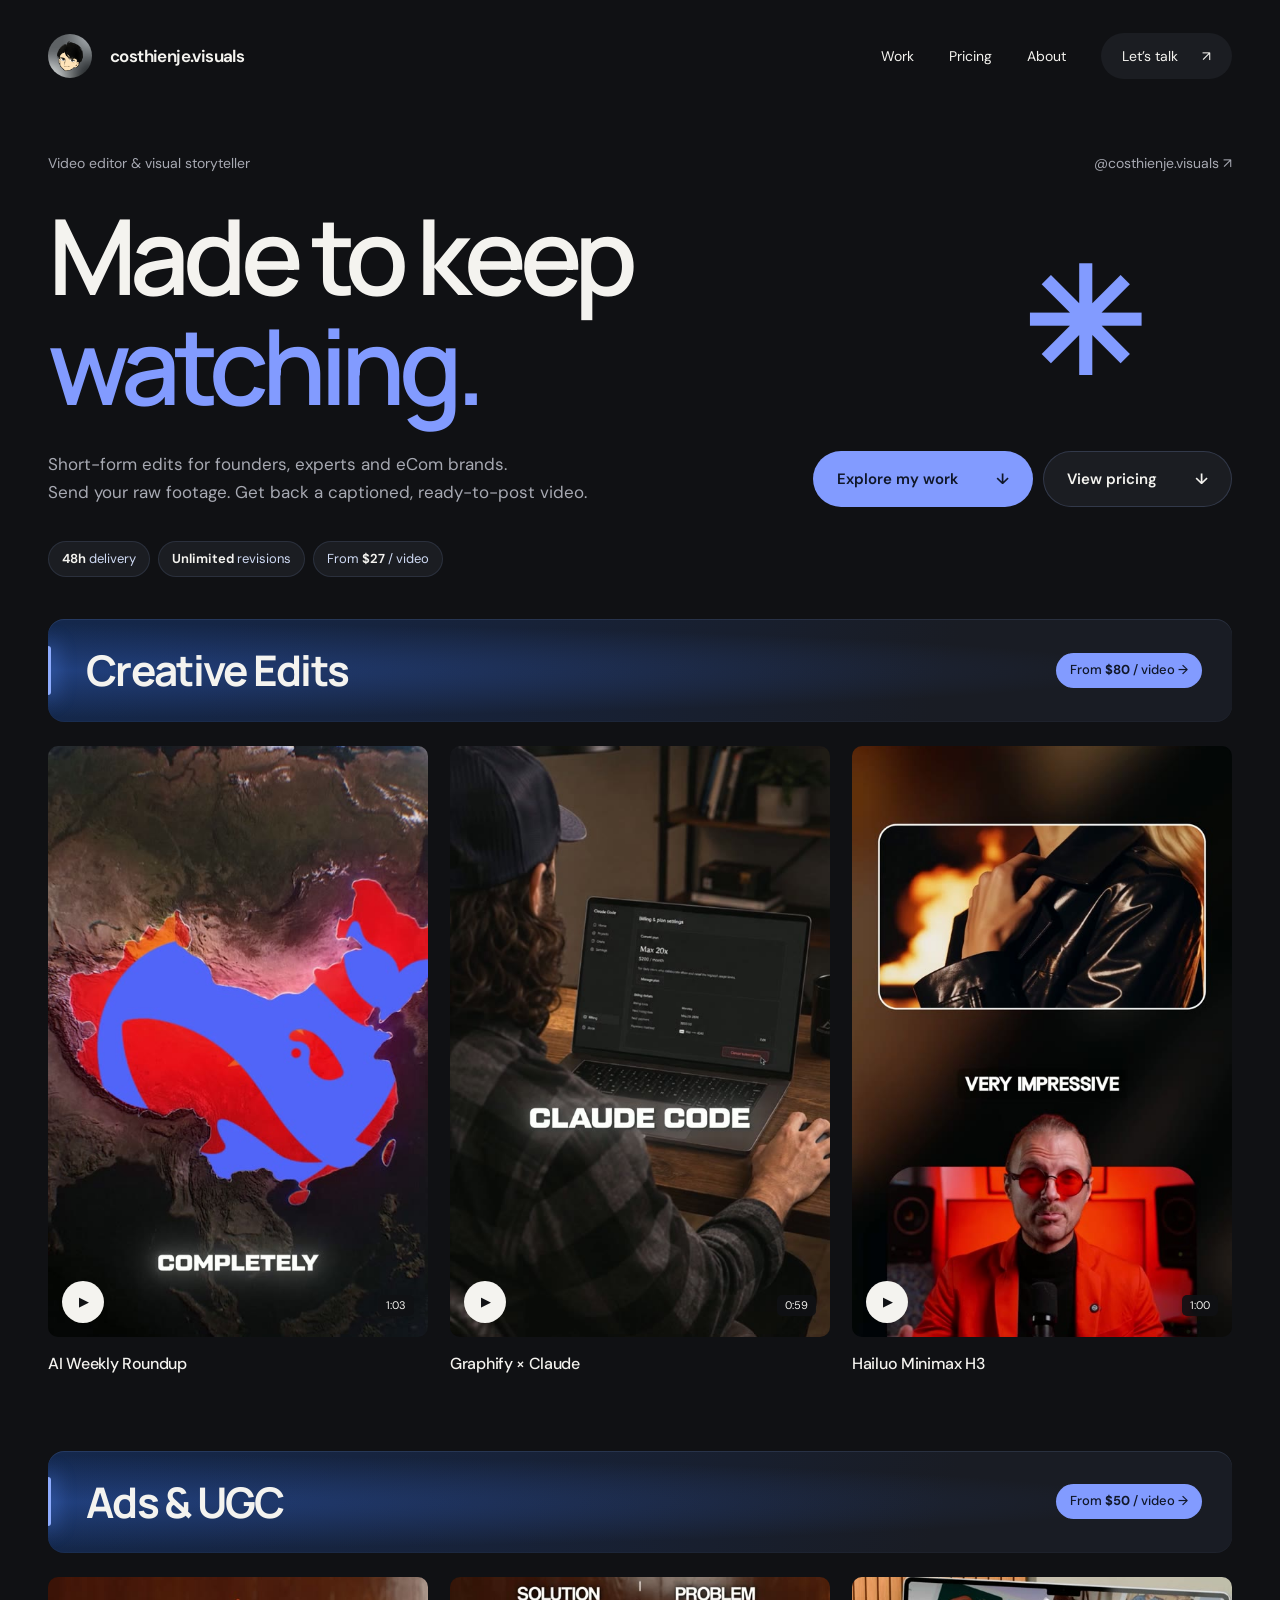
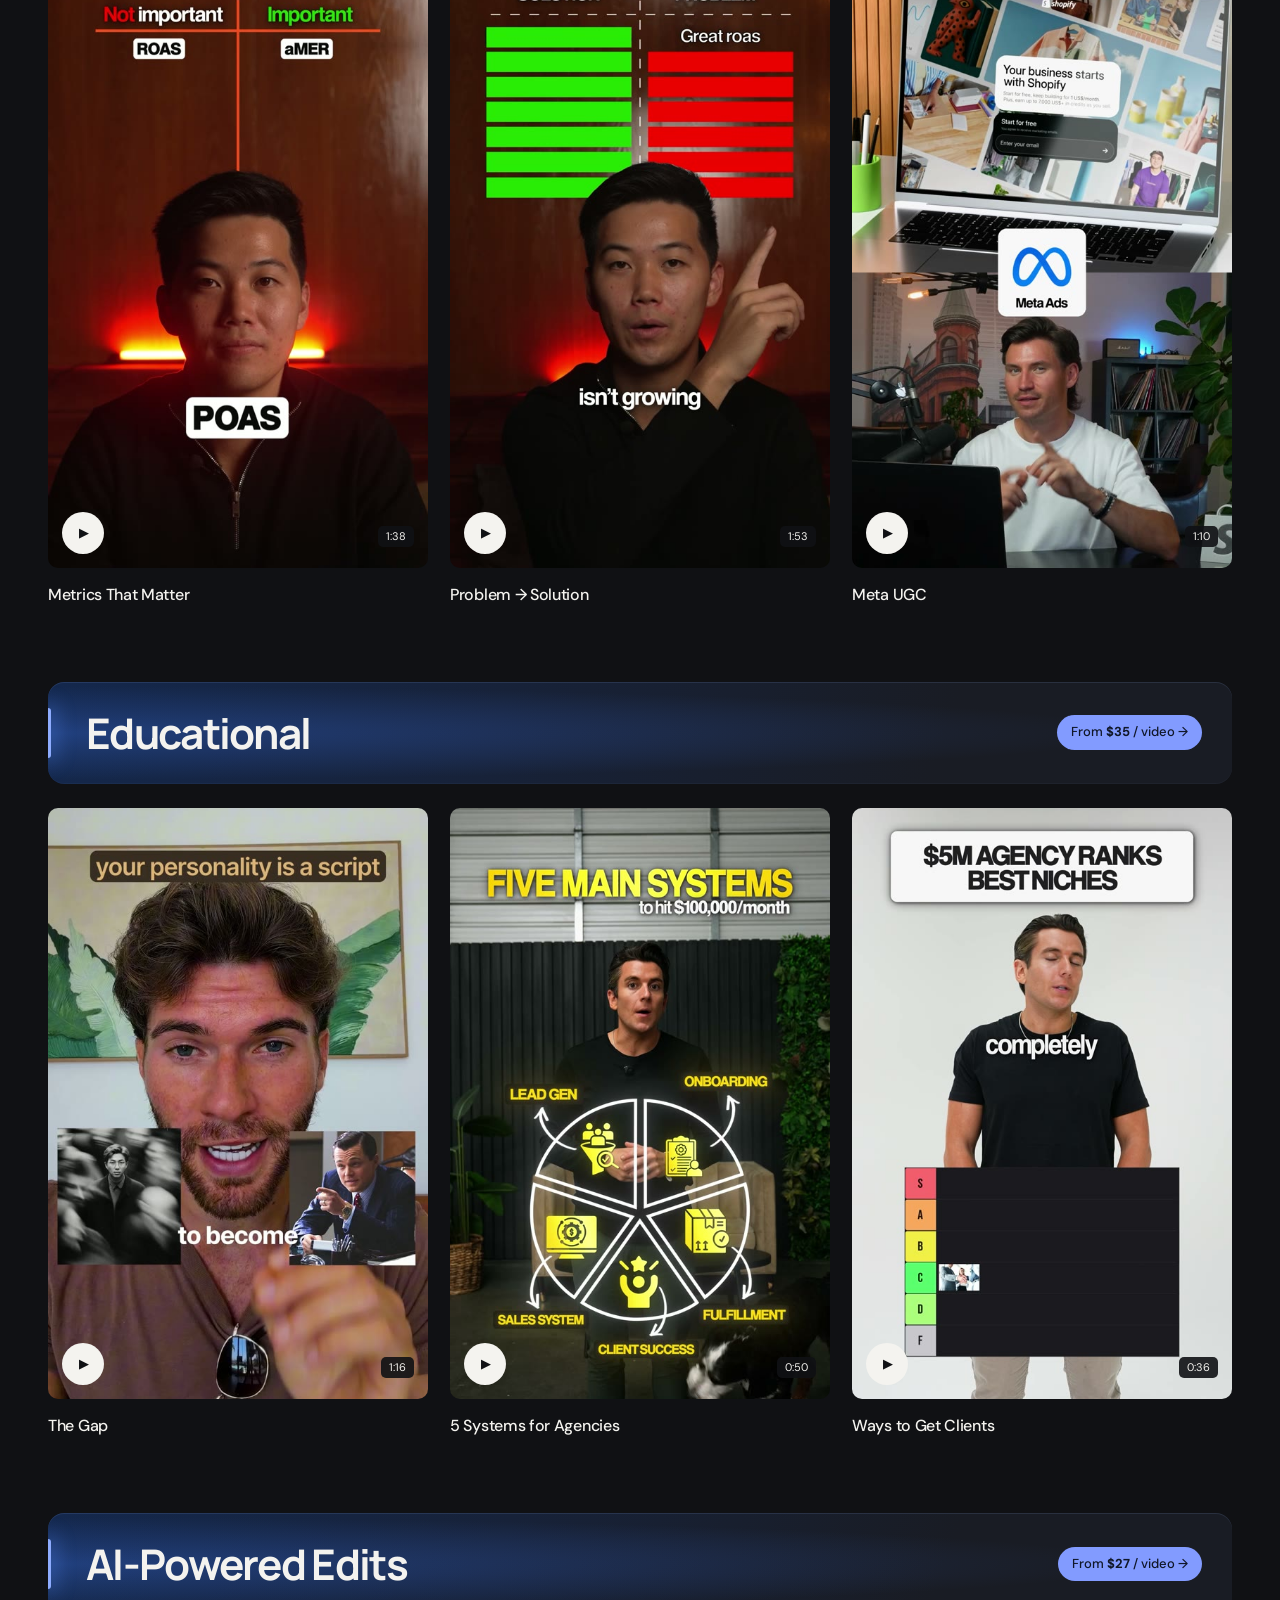
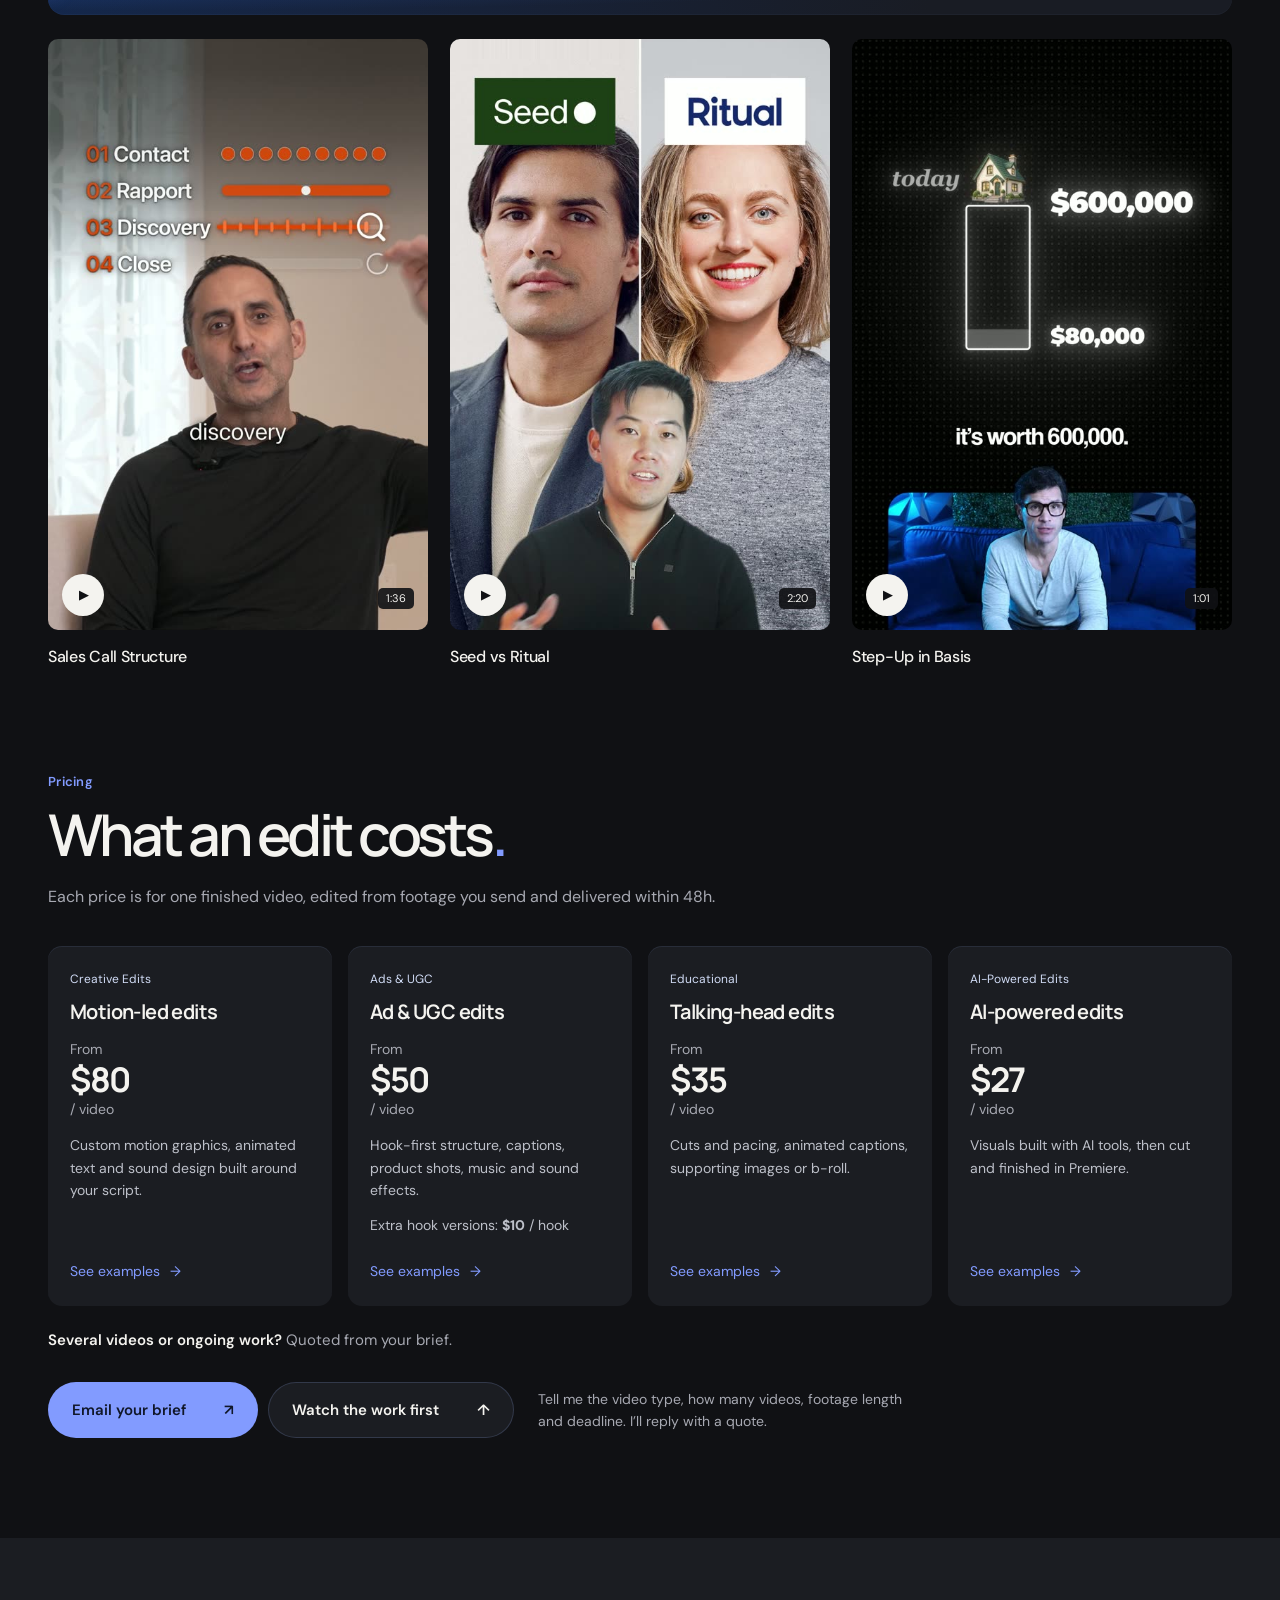
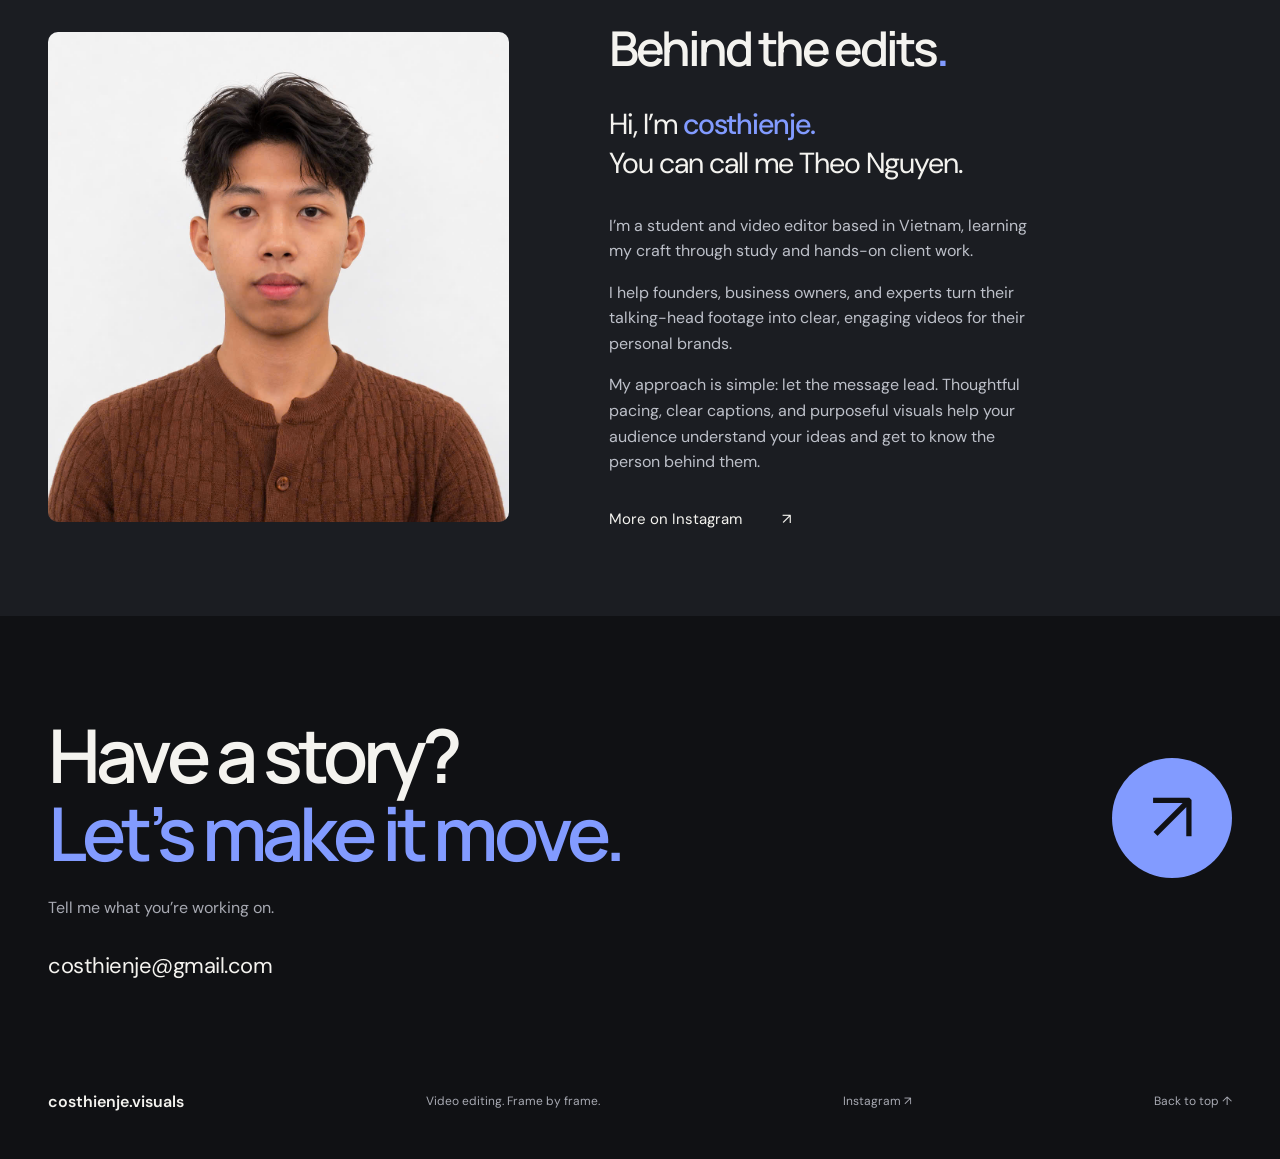
==== commit c7550eda: "Rewrite hero subline: who it's for and what clients get Co-Authored-By: Claude Opus 5.5 <noreply@ant" ====
--- a/index.html
+++ b/index.html
@@ -18,7 +18,7 @@
   <section class="hero wrap" aria-labelledby="hero-title">
     <div class="hero-intro"><p>Video editor & visual storyteller</p><a href="https://www.instagram.com/costhienje.visuals/" target="_blank" rel="noopener noreferrer">@costhienje.visuals ↗</a></div>
     <h1 id="hero-title">Made to keep<br><em>watching.</em><span class="asterisk" aria-hidden="true">✳</span></h1>
-    <div class="hero-bottom"><p>From the first hook to the final frame.<br>Short-form edits for founders, brands and experts.</p><div class="hero-actions"><a class="button primary" href="#work">Explore my work <span aria-hidden="true">↓</span></a><a class="button secondary" href="#pricing">View pricing <span aria-hidden="true">↓</span></a></div></div>
+    <div class="hero-bottom"><p>Short-form edits for founders, experts and eCom brands.<br>Send your raw footage. Get back a captioned, ready-to-post video.</p><div class="hero-actions"><a class="button primary" href="#work">Explore my work <span aria-hidden="true">↓</span></a><a class="button secondary" href="#pricing">View pricing <span aria-hidden="true">↓</span></a></div></div>
     <ul class="hero-facts" aria-label="Working terms"><li><strong>48h</strong> delivery</li><li><strong>Unlimited</strong> revisions</li><li><a href="#pricing">From <strong data-price="min"></strong> / video</a></li></ul>
   </section>
   <section class="work wrap" id="work" aria-label="Video projects by category">
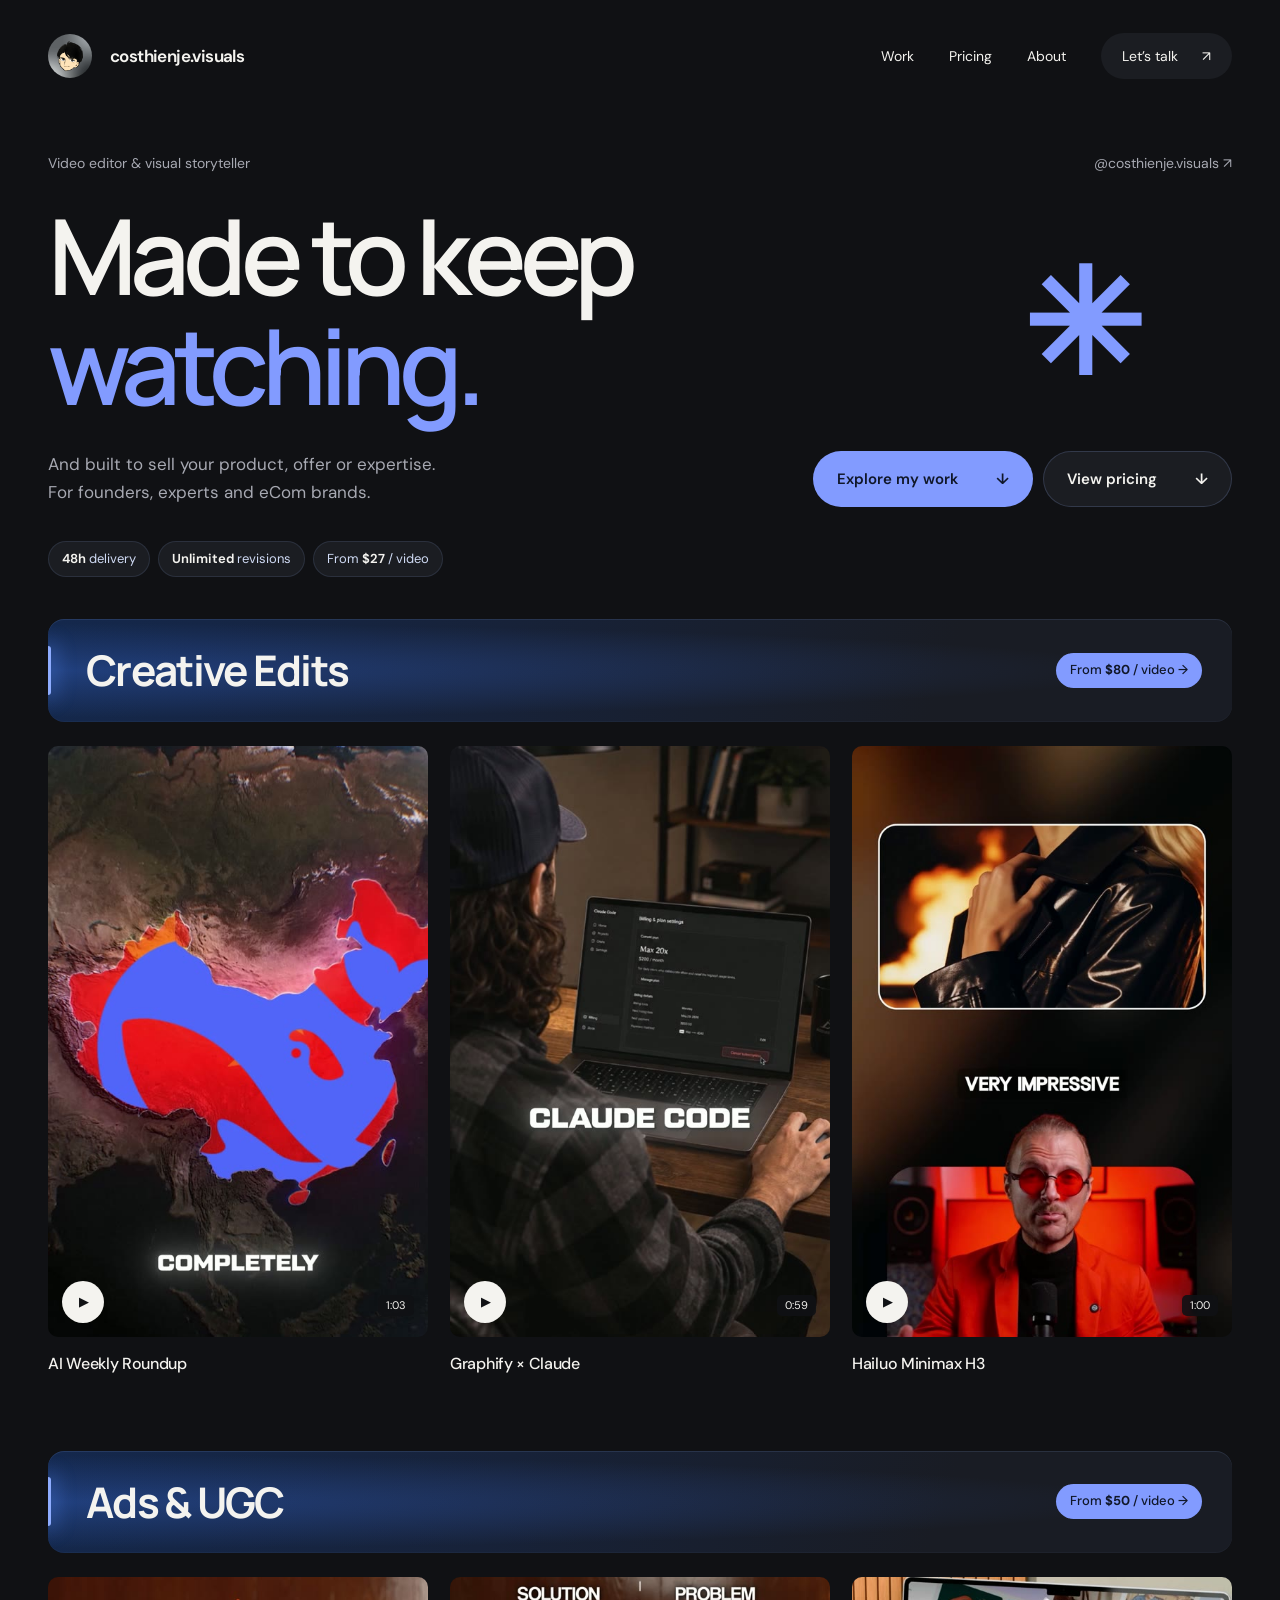
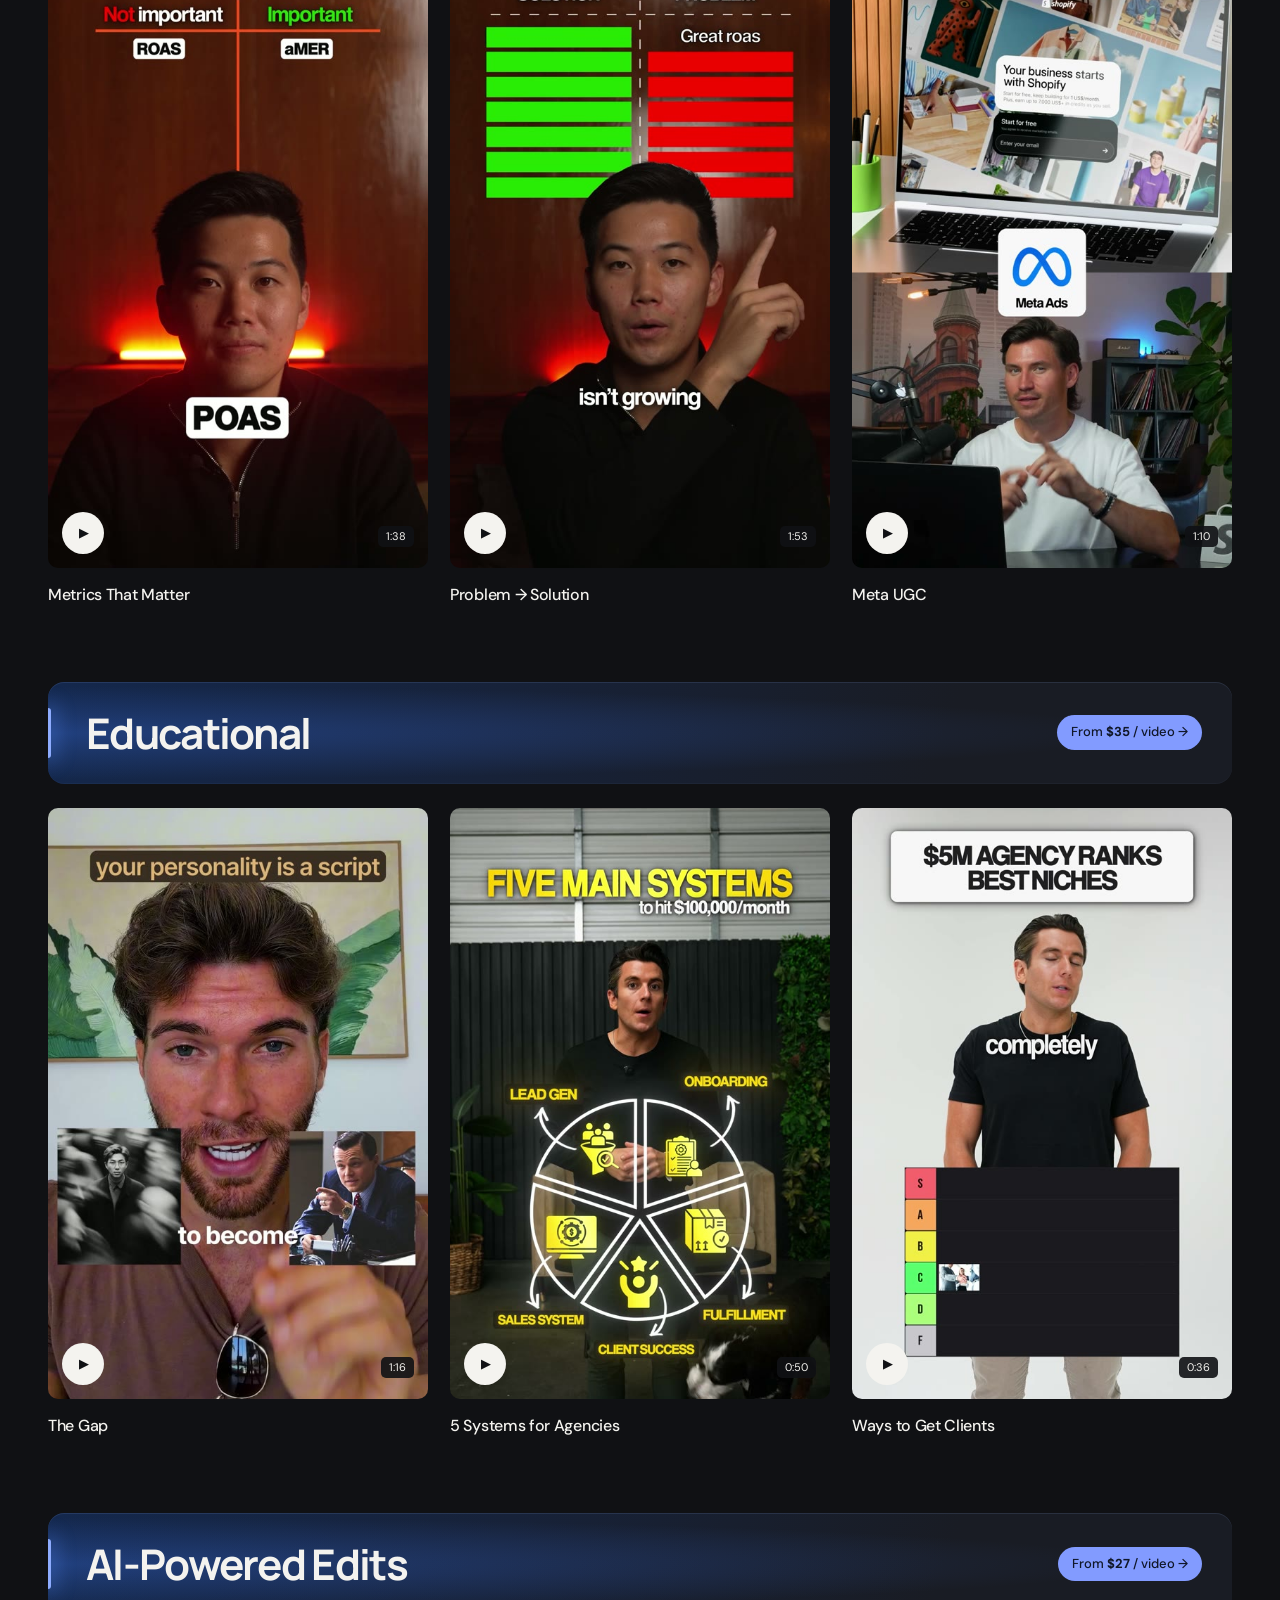
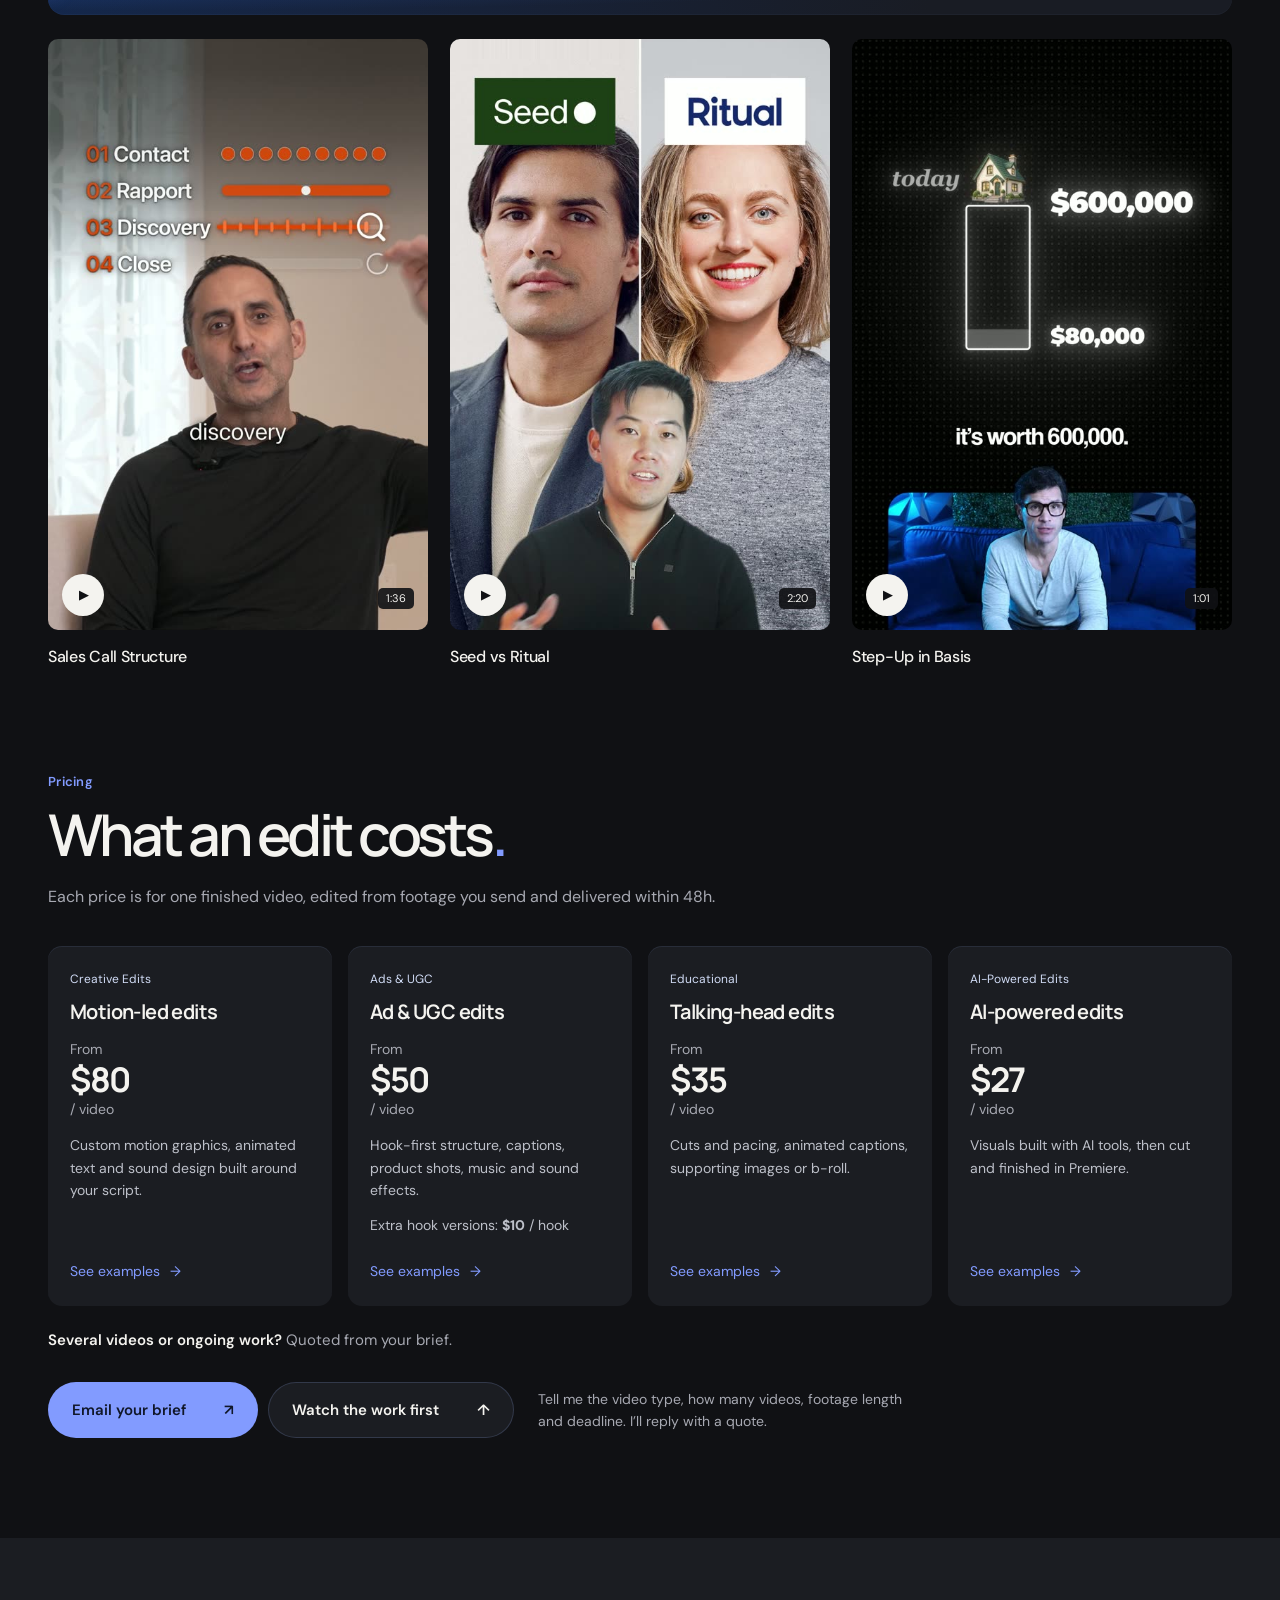
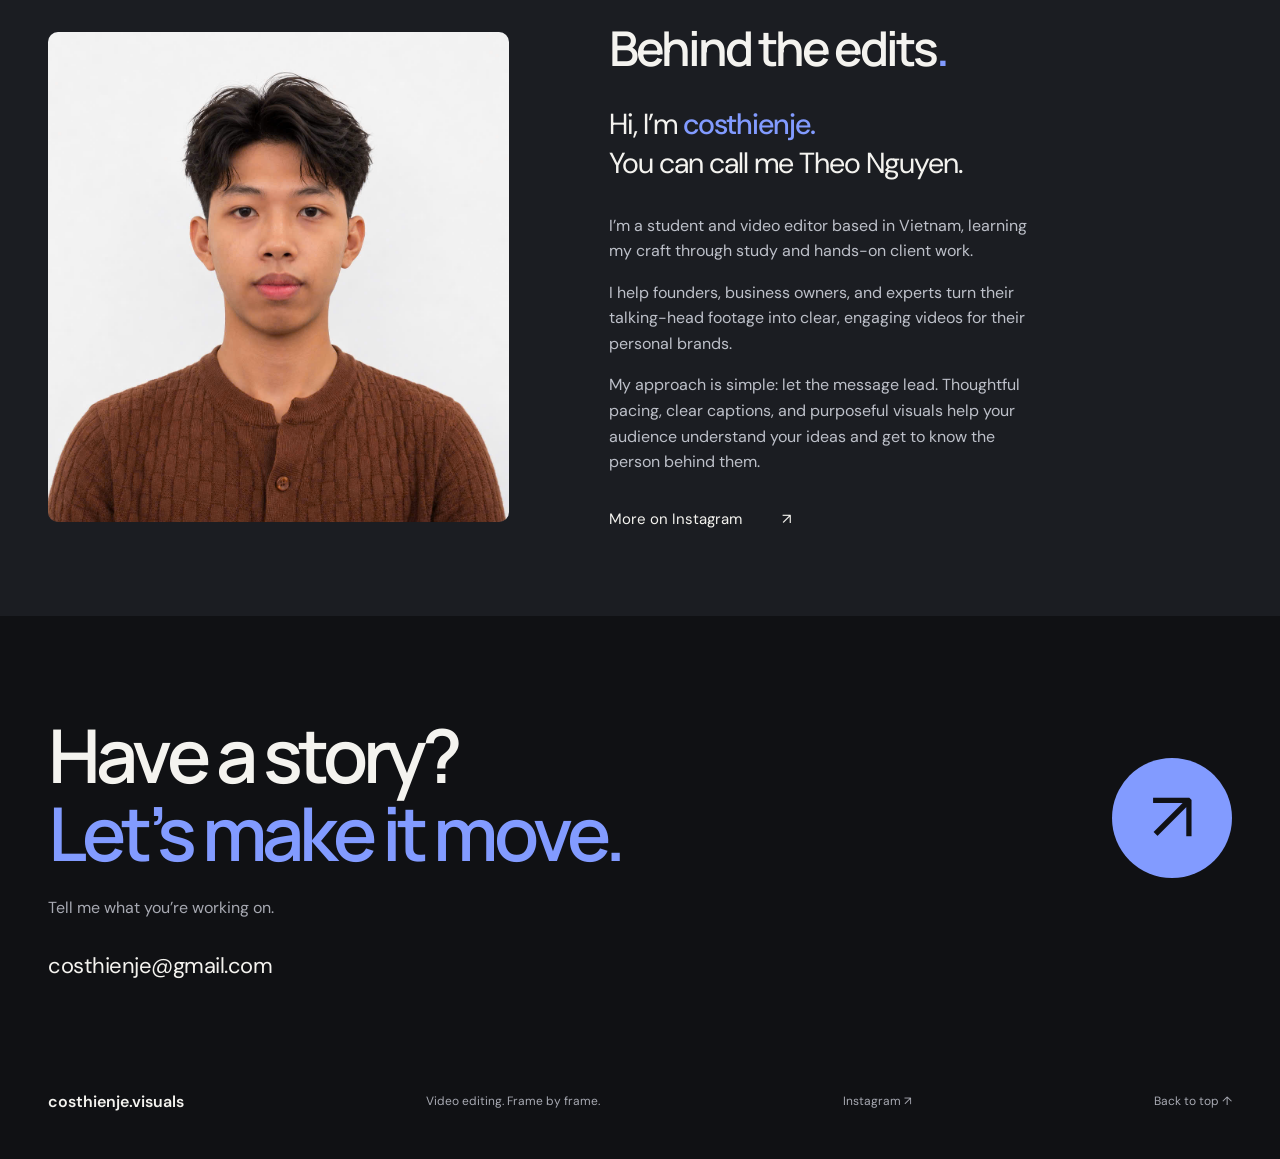
==== commit 4effa883: "Hero subline: built to sell, for founders, experts and eCom brands Co-Authored-By: Claude Opus 5.5 <" ====
--- a/index.html
+++ b/index.html
@@ -18,7 +18,7 @@
   <section class="hero wrap" aria-labelledby="hero-title">
     <div class="hero-intro"><p>Video editor & visual storyteller</p><a href="https://www.instagram.com/costhienje.visuals/" target="_blank" rel="noopener noreferrer">@costhienje.visuals ↗</a></div>
     <h1 id="hero-title">Made to keep<br><em>watching.</em><span class="asterisk" aria-hidden="true">✳</span></h1>
-    <div class="hero-bottom"><p>Short-form edits for founders, experts and eCom brands.<br>Send your raw footage. Get back a captioned, ready-to-post video.</p><div class="hero-actions"><a class="button primary" href="#work">Explore my work <span aria-hidden="true">↓</span></a><a class="button secondary" href="#pricing">View pricing <span aria-hidden="true">↓</span></a></div></div>
+    <div class="hero-bottom"><p>And built to sell your product, offer or expertise.<br>For founders, experts and eCom brands.</p><div class="hero-actions"><a class="button primary" href="#work">Explore my work <span aria-hidden="true">↓</span></a><a class="button secondary" href="#pricing">View pricing <span aria-hidden="true">↓</span></a></div></div>
     <ul class="hero-facts" aria-label="Working terms"><li><strong>48h</strong> delivery</li><li><strong>Unlimited</strong> revisions</li><li><a href="#pricing">From <strong data-price="min"></strong> / video</a></li></ul>
   </section>
   <section class="work wrap" id="work" aria-label="Video projects by category">
